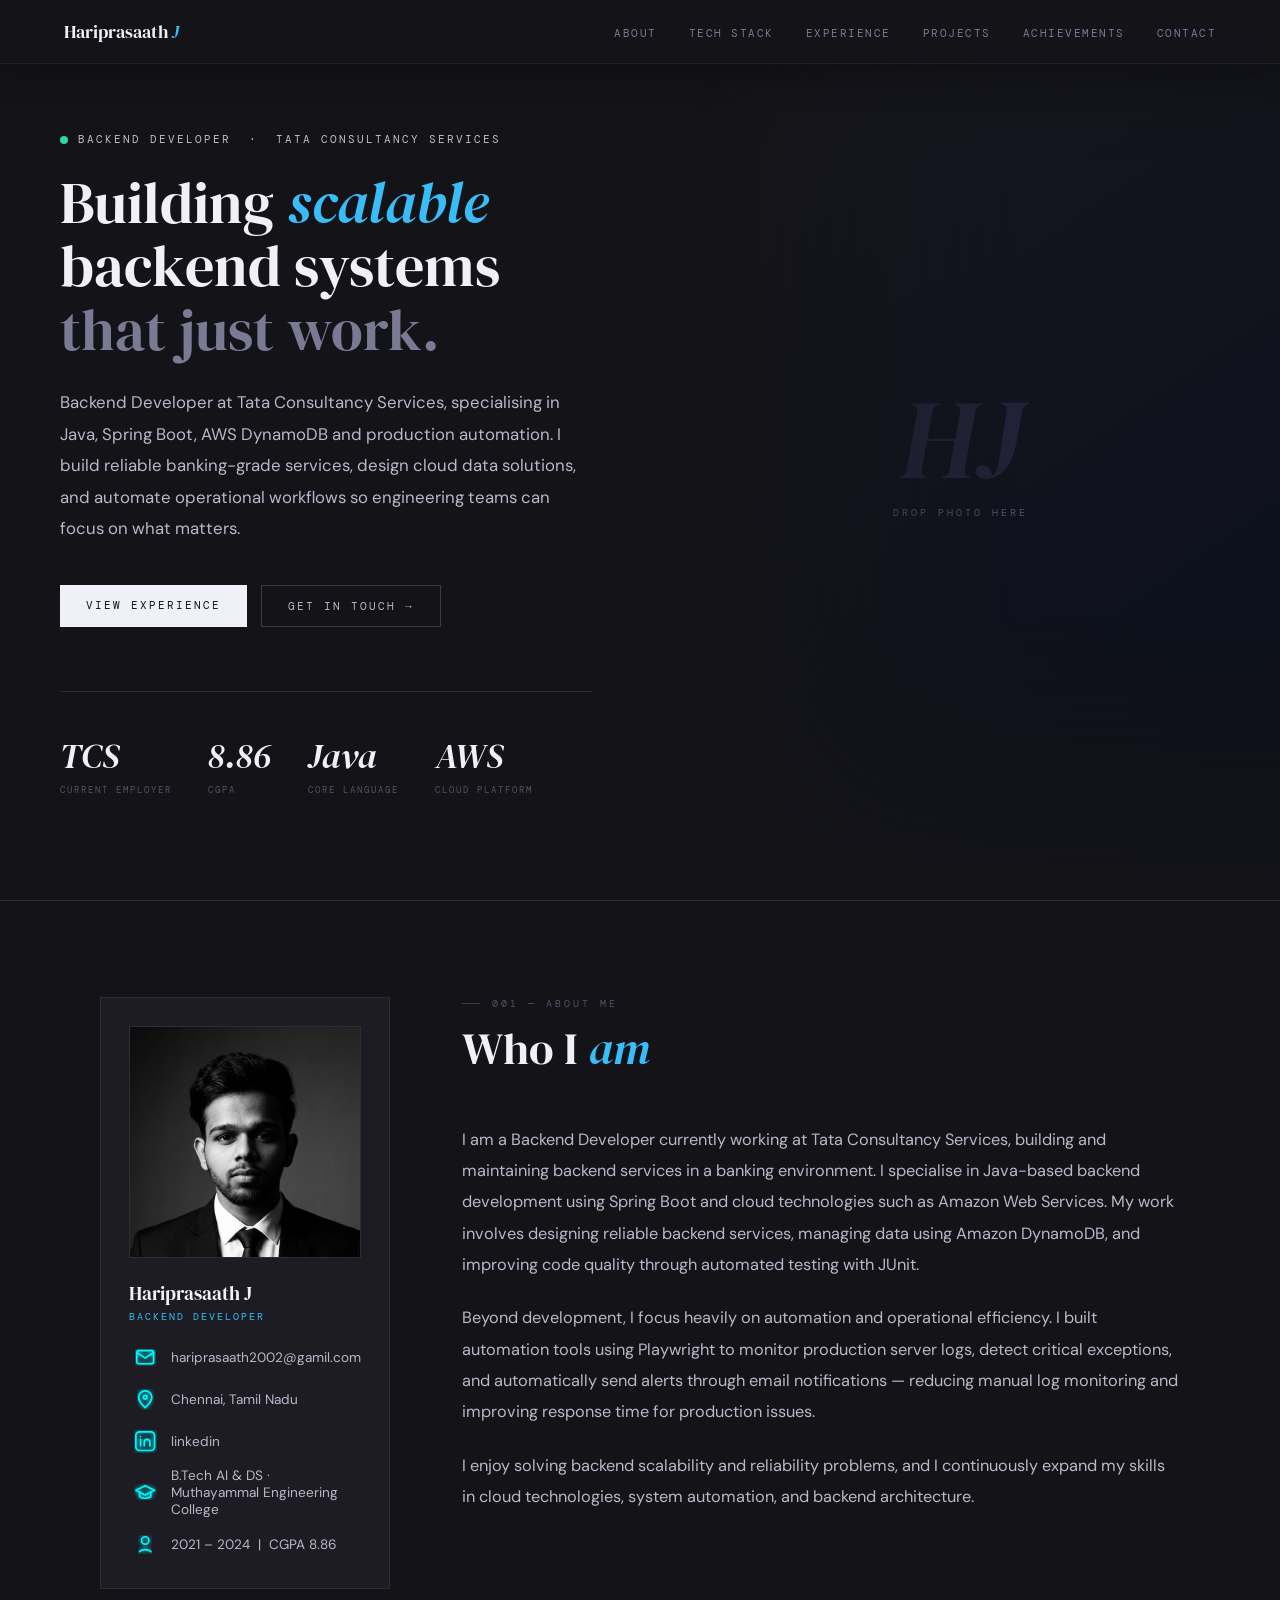
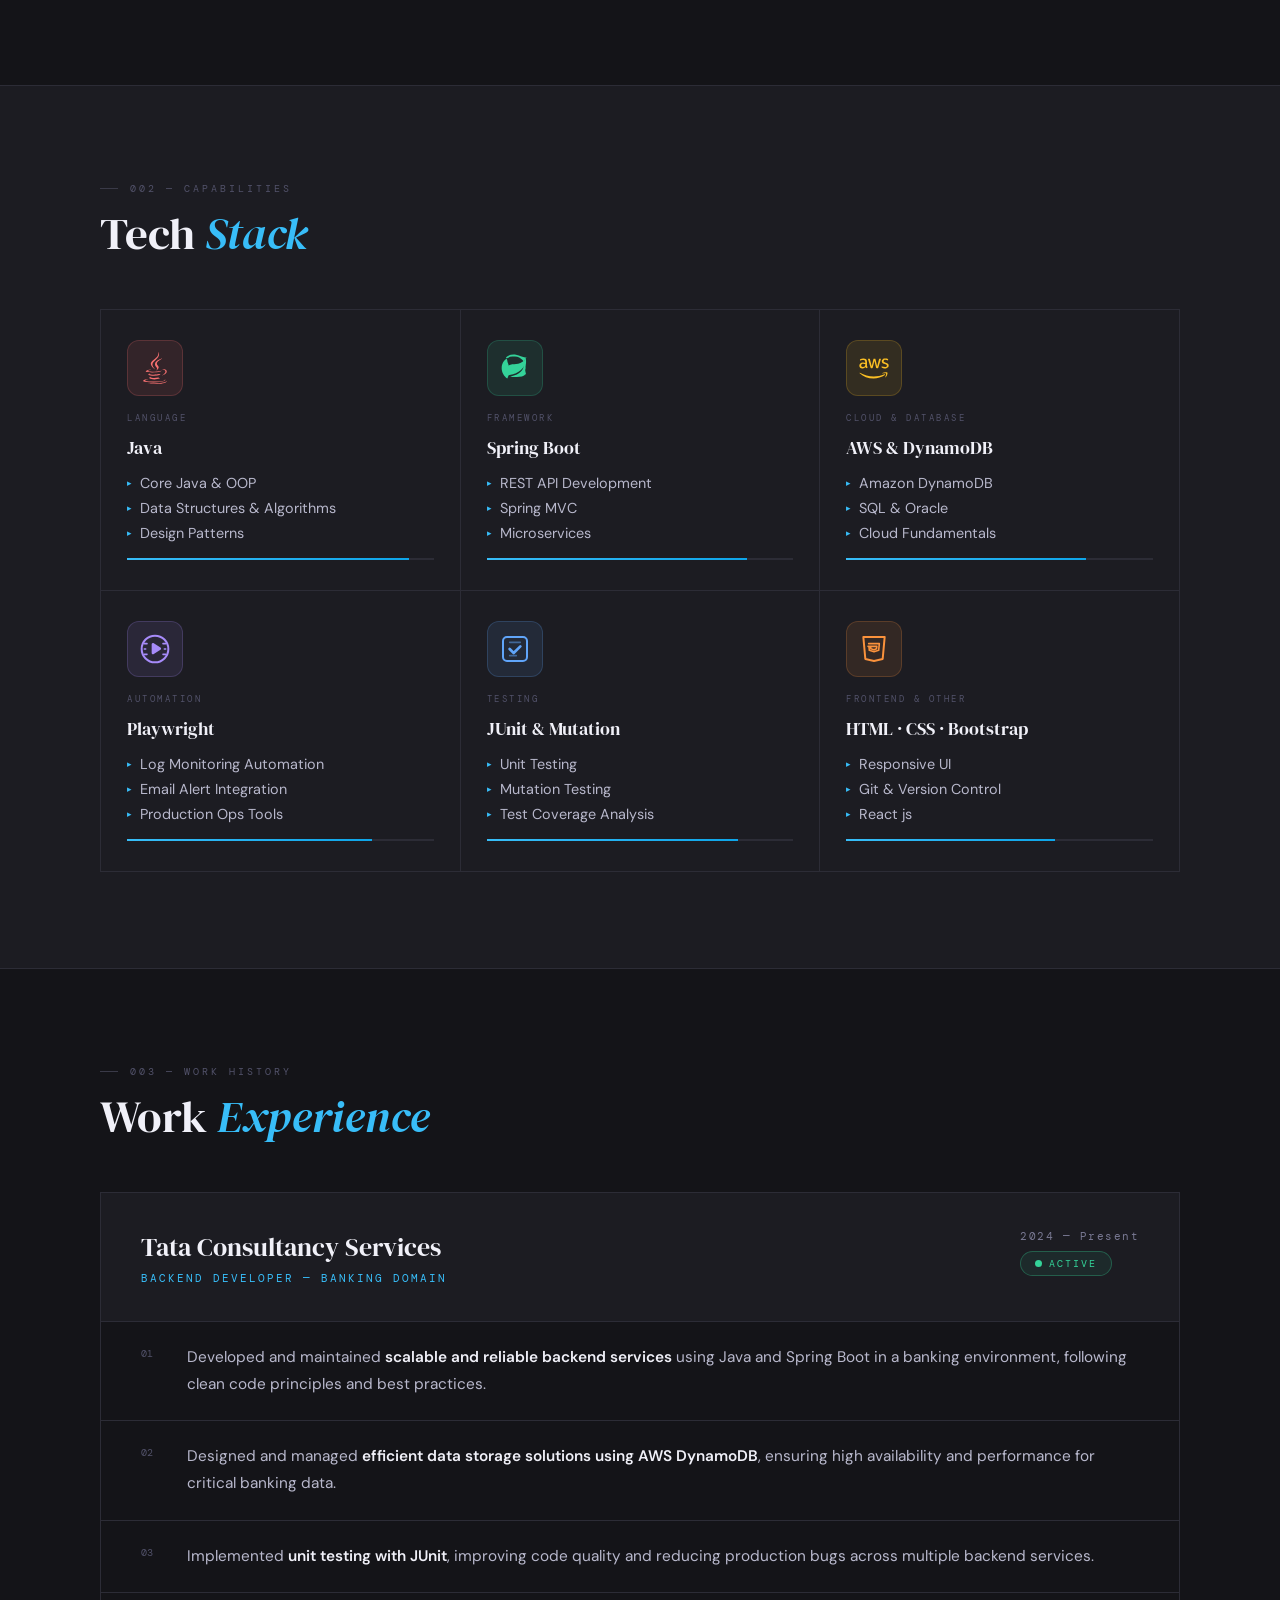
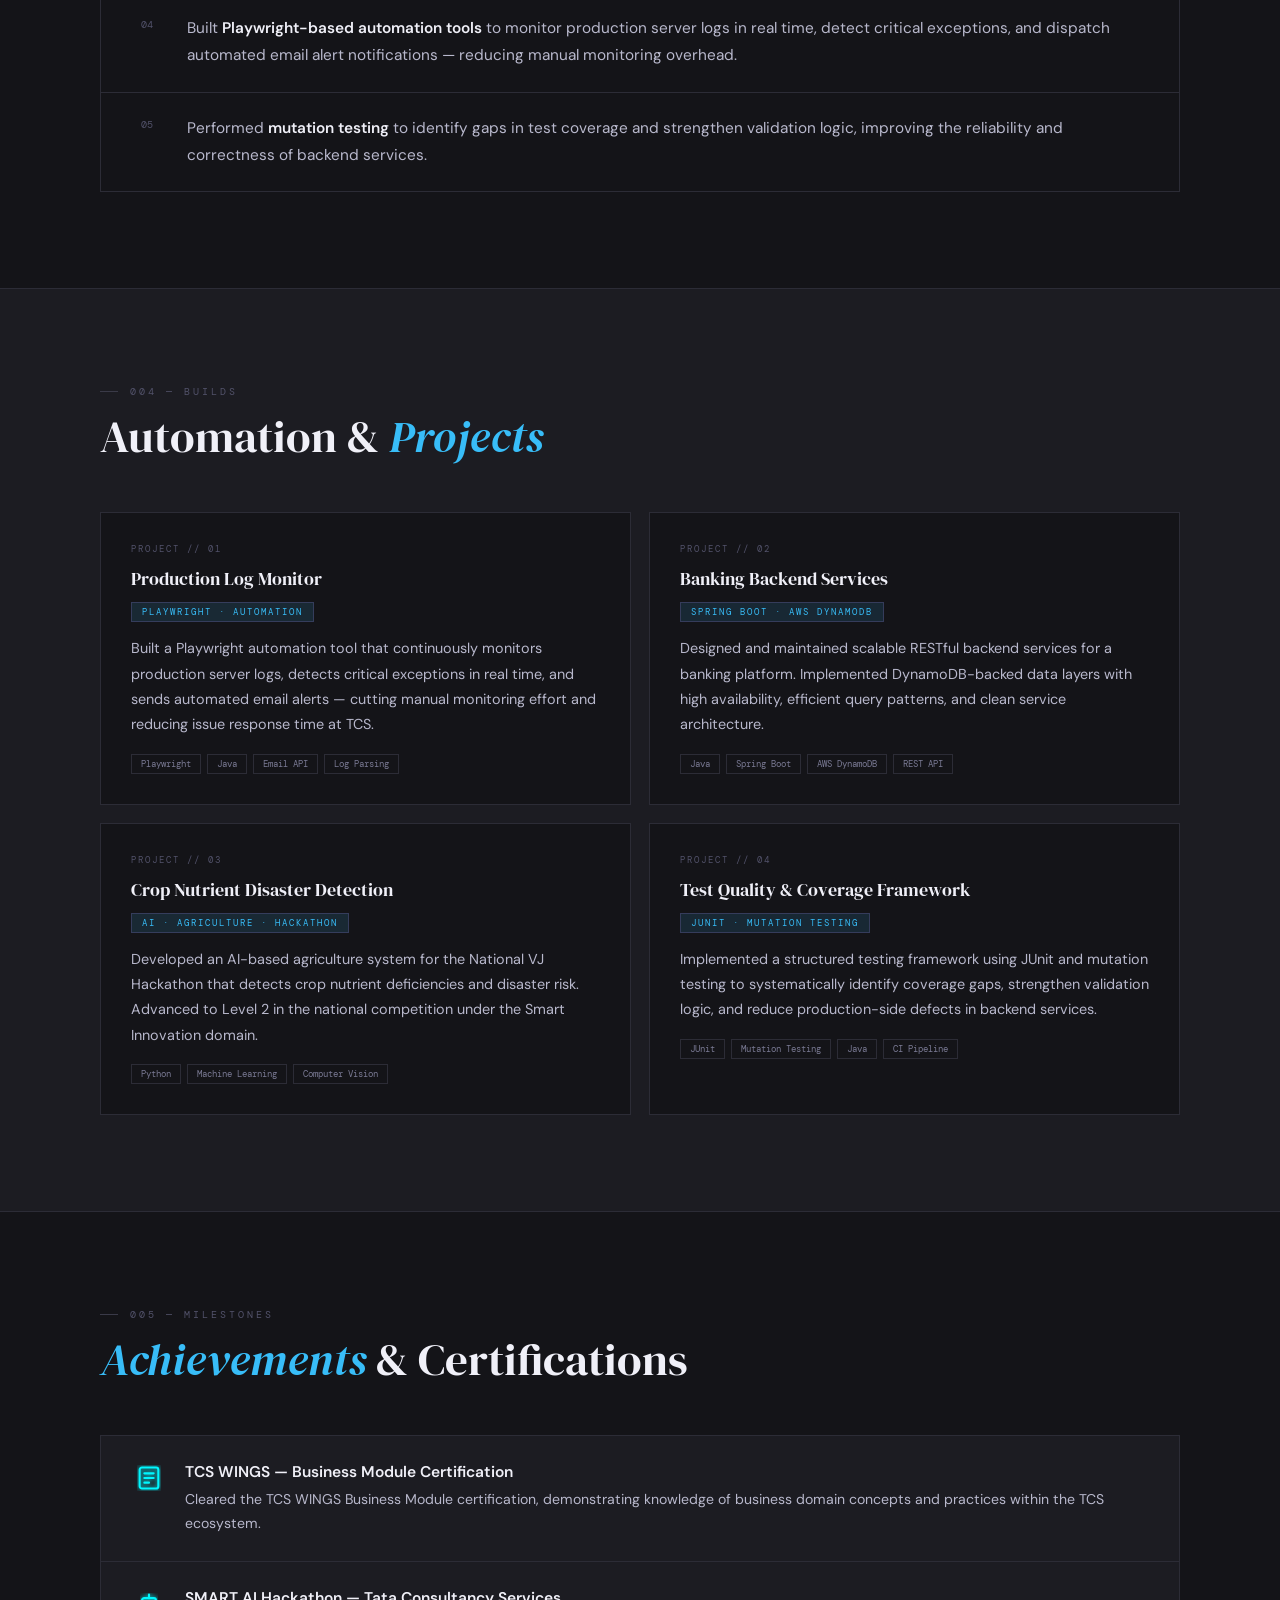
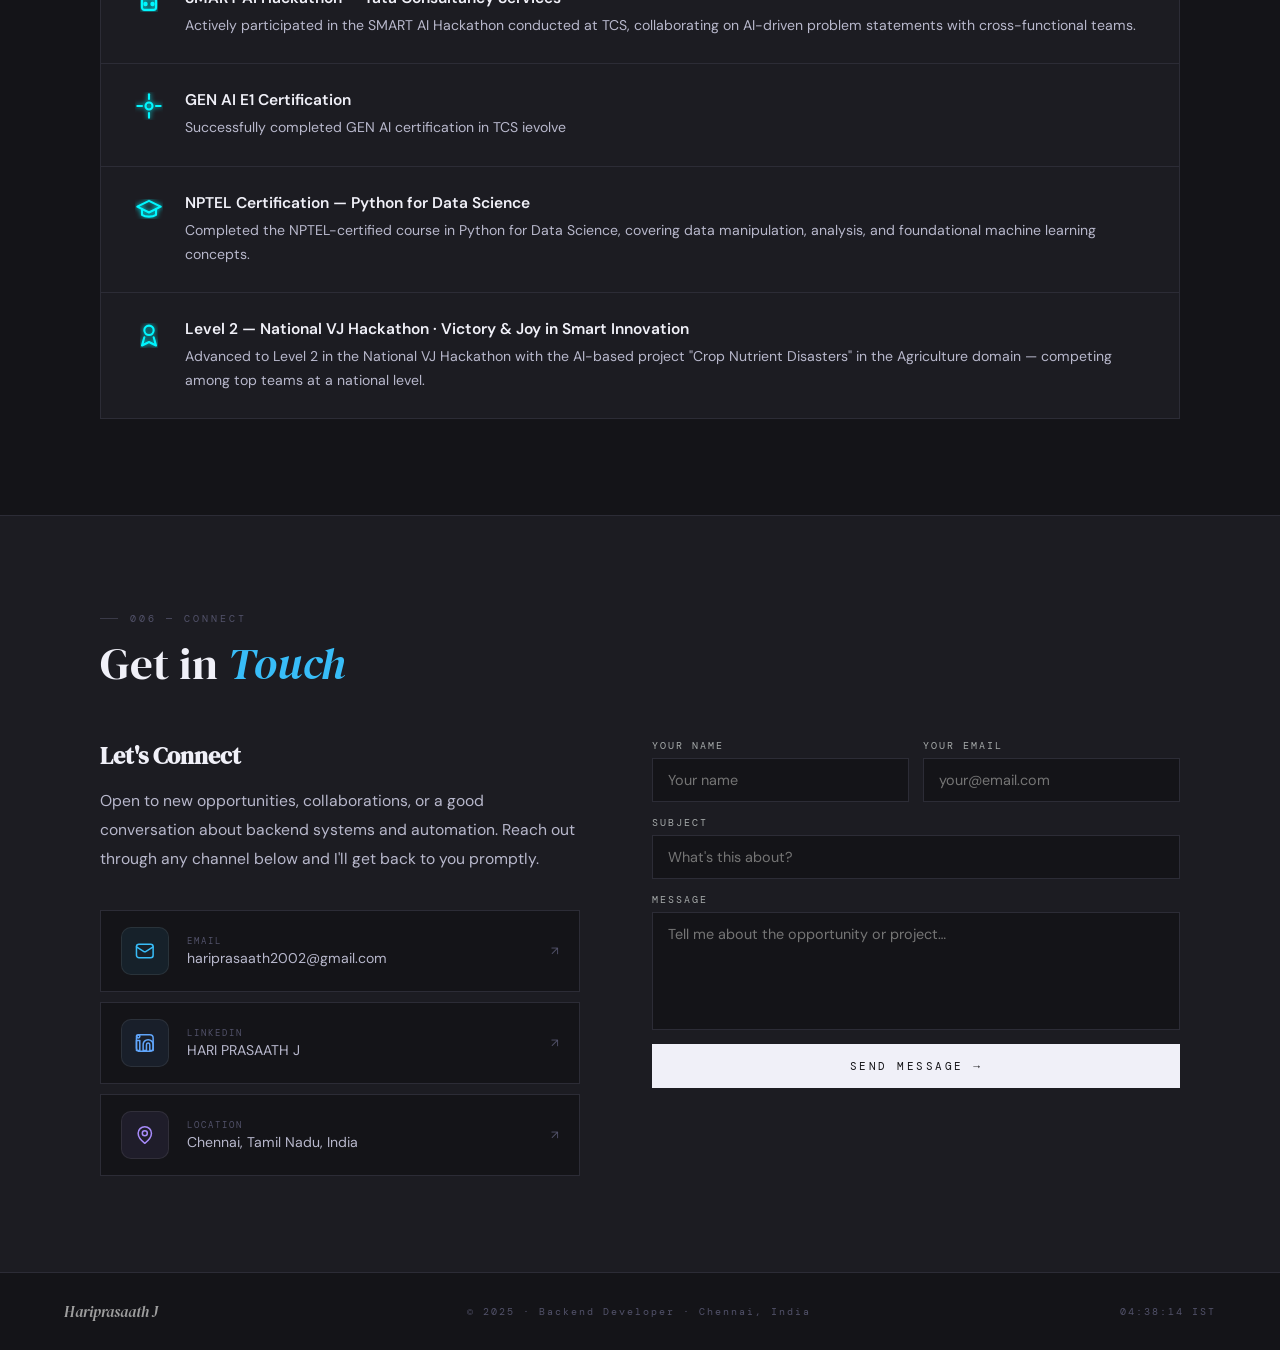
==== portfolio/index.html @ 85753b54 "Initial portfolio" ====
<!DOCTYPE html>
<html lang="en">
<head>
<meta charset="UTF-8">
<meta name="viewport" content="width=device-width, initial-scale=1.0">
<meta name="description" content="Hariprasaath J — Backend Developer at TCS. Java, Spring Boot, AWS DynamoDB, Playwright Automation.">
<meta name="author" content="Hariprasaath J">
<title>Hariprasaath J — Backend Developer</title>

<!-- Fonts -->
<link href="https://fonts.googleapis.com/css2?family=DM+Serif+Display:ital@0;1&family=DM+Mono:wght@300;400;500&family=DM+Sans:wght@300;400;500;600&display=swap" rel="stylesheet">
<!-- Three.js (for intro shader animation) -->
<script src="https://cdnjs.cloudflare.com/ajax/libs/three.js/r128/three.min.js"></script>

<!-- Styles -->
<link rel="stylesheet" href="css/style.css">
</head>
<body>
<!--
  ============================================================
  HOW TO ADD YOUR PHOTO
  ============================================================
  1. Save your photo as:  photo.jpg
  2. Put it in the SAME folder as this HTML file
  3. Open the HTML in your browser — done!

  To change the crop/position, find id="hero-img" and
  id="about-img" and adjust object-position value.
  ============================================================
-->

<!-- INTRO -->
<div id="intro">
  <canvas id="shader-canvas"></canvas>
  <div class="intro-content">
    <div class="intro-greeting">Welcome to</div>
    <div class="intro-name"><em>My</em><br>Portfolio</div>
    <div class="intro-role">Backend Developer &nbsp;·&nbsp; TCS</div>
    <div class="intro-line"></div>
  </div>
  <div class="intro-skip" onclick="skipIntro()">Skip ↗</div>
</div>

<!-- MOBILE NAV DRAWER -->
<div id="mob-drawer">
  <a href="#about" onclick="closeMobMenu()">About</a>
  <a href="#techstack" onclick="closeMobMenu()">Tech Stack</a>
  <a href="#experience" onclick="closeMobMenu()">Experience</a>
  <a href="#projects" onclick="closeMobMenu()">Projects</a>
  <a href="#achievements" onclick="closeMobMenu()">Achievements</a>
  <a href="#contact" onclick="closeMobMenu()">Contact</a>
</div>

<!-- LIQUID CRYSTAL BACKGROUND -->
<canvas id="lc-bg" style="position:fixed;inset:0;width:100%;height:100%;z-index:0;pointer-events:none;opacity:0.18;"></canvas>

<!-- NAV -->
<nav id="mainnav">
  <div class="nav-logo">Hariprasaath <em>J</em></div>
  <ul class="nav-links">
    <li><a href="#about">About</a></li>
    <li><a href="#techstack">Tech Stack</a></li>
    <li><a href="#experience">Experience</a></li>
    <li><a href="#projects">Projects</a></li>
    <li><a href="#achievements">Achievements</a></li>
    <li><a href="#contact">Contact</a></li>
  </ul>
  <!-- Hamburger (mobile only) -->
  <button id="mob-menu-btn" aria-label="Open menu">
    <div class="bar-wrap">
      <span class="bar b1"></span>
      <span class="bar b2"></span>
      <span class="bar b3"></span>
    </div>
  </button>

</nav>

<!-- HERO -->
<section id="hero">
  <div class="hero-split">

    <!-- LEFT: text content -->
    <div class="hero-left">
      <div class="hero-left-inner">
        <div class="hero-tag"><span class="dot"></span><span>Backend Developer &nbsp;·&nbsp; Tata Consultancy Services</span></div>
        <h1 class="hero-h1">
          Building <em>scalable</em><br>backend systems<br>
          <span class="dim">that just work.</span>
        </h1>
        <p class="hero-bio">
          Backend Developer at Tata Consultancy Services, specialising in Java, Spring Boot,
          AWS DynamoDB and production automation. I build reliable banking-grade services,
          design cloud data solutions, and automate operational workflows so engineering teams
          can focus on what matters.
        </p>
        <div class="hero-btns">
          <a href="#experience" class="btn btn-solid">View Experience</a>
          <a href="#contact" class="btn btn-outline">Get in Touch →</a>
        </div>
        <div class="hero-stats">
          <div class="stat"><div class="num">TCS</div><div class="lbl">Current Employer</div></div>
          <div class="stat"><div class="num">8.86</div><div class="lbl">CGPA</div></div>
          <div class="stat"><div class="num">Java</div><div class="lbl">Core Language</div></div>
          <div class="stat"><div class="num">AWS</div><div class="lbl">Cloud Platform</div></div>
        </div>
      </div>
    </div>

    <!-- RIGHT: photo -->
    <div class="hero-right" id="hero-photo-zone">
      <div class="hero-right-top-fade"></div>
      <!-- 
        TO ADD YOUR PHOTO: 
        Replace the placeholder below with:
        <img class="hero-photo" src="your-photo.jpg" alt="Hariprasaath J">
        OR drag & drop your photo onto this area in the browser.
      -->
      <div class="hero-photo-placeholder" id="photo-placeholder">
        <div style="text-align:center; pointer-events:none;">
          <div style="font-family:'DM Serif Display',serif; font-size:7rem; font-style:italic; color:rgba(167,139,250,0.12); line-height:1;">HJ</div>
          <div style="font-family:'DM Mono',monospace; font-size:0.6rem; letter-spacing:3px; color:var(--text-dim); margin-top:12px; text-transform:uppercase;">Drop photo here</div>
        </div>
      </div>
      <img id="hero-img" src="photo.png" alt="Hariprasaath J" style="position:absolute; inset:0; width:100%; height:100%; object-fit:cover; object-position:center top; filter:grayscale(15%) contrast(1.05);" onerror="this.style.display='none';document.getElementById('photo-placeholder').style.display='flex';">
    </div>

  </div>
</section>

<!-- ABOUT -->
<section id="about">
  <div class="container">
    <div class="about-grid">
      <div class="about-card reveal">
        <div class="avatar" style="overflow:hidden; aspect-ratio:1; position:relative;">
          <img id="about-img" src="Photo.png" alt="Hariprasaath J" style="position:absolute; inset:0; width:100%; height:100%; object-fit:cover; object-position:center 10%;" onerror="this.style.display='none';document.getElementById('about-init').style.display='flex';">
          <div id="about-init" class="avatar-init" style="display:none; position:absolute; inset:0; align-items:center; justify-content:center;">HJ</div>
        </div>
        <div class="card-name">Hariprasaath J</div>
        <div class="card-role">Backend Developer</div>
        <div class="card-info">
          <div class="ci"><span class="ci-icon">
            <svg width="28" height="28" viewBox="0 0 24 24" fill="none"
stroke="#00f7ff" stroke-width="1.8" stroke-linecap="round" stroke-linejoin="round">

<defs>
  <filter id="neonGlow">
    <feGaussianBlur stdDeviation="2.5" result="coloredBlur"/>
    <feMerge>
      <feMergeNode in="coloredBlur"/>
      <feMergeNode in="SourceGraphic"/>
    </feMerge>
  </filter>
</defs>

<g filter="url(#neonGlow)">
  <rect x="3" y="5" width="18" height="14" rx="2"/>
  <polyline points="3,7 12,13 21,7"/>
</g>
</svg></span>hariprasaath2002@gamil.com</div>
          <div class="ci"><span class="ci-icon"><svg width="28" height="28" viewBox="0 0 24 24" fill="none"
stroke="#00f7ff" stroke-width="1.8" stroke-linecap="round" stroke-linejoin="round">

<defs>
  <filter id="neonGlow3">
    <feGaussianBlur stdDeviation="2.5" result="blur"/>
    <feMerge>
      <feMergeNode in="blur"/>
      <feMergeNode in="SourceGraphic"/>
    </feMerge>
  </filter>
</defs>

<g filter="url(#neonGlow3)">
  <path d="M12 21s7-6 7-11a7 7 0 1 0-14 0c0 5 7 11 7 11z"/>
  <circle cx="12" cy="10" r="2"/>
</g>
</svg></span><span>Chennai, Tamil Nadu</span></div>
          <div class="ci"><span class="ci-icon"><svg width="28" height="28" viewBox="0 0 24 24" fill="none"
stroke="#00f7ff" stroke-width="1.8" stroke-linecap="round" stroke-linejoin="round">

<defs>
  <filter id="neonGlow2">
    <feGaussianBlur stdDeviation="2.5" result="blur"/>
    <feMerge>
      <feMergeNode in="blur"/>
      <feMergeNode in="SourceGraphic"/>
    </feMerge>
  </filter>
</defs>

<g filter="url(#neonGlow2)">
  <rect x="2" y="2" width="20" height="20" rx="4"/>
  <line x1="7" y1="10" x2="7" y2="17"/>
  <line x1="7" y1="7" x2="7" y2="7"/>
  <path d="M11 17v-4a3 3 0 0 1 6 0v4"/>
</g>
</svg></span><a href="https://www.linkedin.com/in/hari-prasaath-j-547066258" target="_blank">linkedin</a></div>
          <div class="ci"><span class="ci-icon"><svg width="28" height="28" viewBox="0 0 24 24" fill="none"
stroke="#00f7ff" stroke-width="1.8" stroke-linecap="round" stroke-linejoin="round">

<defs>
  <filter id="neonGlowDegree">
    <feGaussianBlur stdDeviation="2.5" result="blur"/>
    <feMerge>
      <feMergeNode in="blur"/>
      <feMergeNode in="SourceGraphic"/>
    </feMerge>
  </filter>
</defs>

<g filter="url(#neonGlowDegree)">
  <path d="M2 10l10-5 10 5-10 5-10-5z"/>
  <path d="M6 12v5c3 2 9 2 12 0v-5"/>
</g>
</svg></span><span>B.Tech AI &amp; DS · Muthayammal Engineering College</span></div>
          <div class="ci"><span class="ci-icon"><svg width="28" height="28" viewBox="0 0 24 24" fill="none"
stroke="#00f7ff" stroke-width="1.8" stroke-linecap="round" stroke-linejoin="round">

<defs>
  <filter id="neonGlowCgpa">
    <feGaussianBlur stdDeviation="2.5" result="blur"/>
    <feMerge>
      <feMergeNode in="blur"/>
      <feMergeNode in="SourceGraphic"/>
    </feMerge>
  </filter>
</defs>

<g filter="url(#neonGlowCgpa)">
  <circle cx="12" cy="8" r="4"/>
  <path d="M6 20c1.5-3 10.5-3 12 0"/>
</g>
</svg></span><span>2021 – 2024 &nbsp;|&nbsp; CGPA 8.86</span></div>
        </div>
      </div>

      <div class="about-body reveal">
        <div class="sec-label">001 — About Me</div>
        <h2 class="sec-title">Who I <em>am</em></h2>
        <p>
          I am a Backend Developer currently working at Tata Consultancy Services,
          building and maintaining backend services in a banking environment. I specialise
          in Java-based backend development using Spring Boot and cloud technologies such as
          Amazon Web Services. My work involves designing reliable backend services,
          managing data using Amazon DynamoDB, and improving code quality through automated
          testing with JUnit.
        </p>
        <p>
          Beyond development, I focus heavily on automation and operational efficiency.
          I built automation tools using Playwright to monitor production server logs, detect
          critical exceptions, and automatically send alerts through email notifications —
          reducing manual log monitoring and improving response time for production issues.
        </p>
        <p>
          I enjoy solving backend scalability and reliability problems, and I continuously
          expand my skills in cloud technologies, system automation, and backend architecture.
        </p>
      </div>
    </div>
  </div>
</section>

<!-- TECH STACK -->
<section id="techstack">
  <div class="container">
    <div class="sec-label reveal">002 — Capabilities</div>
    <h2 class="sec-title reveal">Tech <em>Stack</em></h2>
    <div class="tech-grid reveal">
      <div class="tech-cell">
        <span class="tc-icon icon-java">
          <svg viewBox="0 0 24 24" fill="none" xmlns="http://www.w3.org/2000/svg">
            <path d="M8.851 18.56s-.917.534.653.714c1.902.218 2.874.187 4.969-.211 0 0 .552.346 1.321.646-4.699 2.013-10.633-.118-6.943-1.149M8.276 15.933s-1.028.761.542.924c2.032.209 3.636.227 6.413-.308 0 0 .384.389.987.602-5.679 1.661-12.007.13-7.942-1.218M13.116 11.475c1.158 1.333-.304 2.533-.304 2.533s2.939-1.518 1.589-3.418c-1.261-1.772-2.228-2.652 3.007-5.688 0 0-8.216 2.051-4.292 6.573" fill="#f87171"/>
            <path d="M19.33 20.504s.679.559-.747.991c-2.712.822-11.288 1.069-13.669.033-.856-.373.749-.89 1.254-.998.527-.114.828-.093.828-.093-.953-.671-6.156 1.317-2.643 1.887 9.58 1.553 17.462-.7 14.977-1.82M9.292 13.21s-4.362 1.036-1.544 1.412c1.189.159 3.561.123 5.77-.062 1.806-.152 3.618-.477 3.618-.477s-.637.272-1.098.587c-4.429 1.165-12.981.623-10.522-.568 2.082-1.006 3.776-.892 3.776-.892M17.116 17.584c4.503-2.34 2.421-4.589.968-4.285-.355.074-.515.138-.515.138s.132-.207.385-.297c2.875-1.011 5.086 2.981-.928 4.562 0 0 .07-.062.09-.118" fill="#f87171"/>
            <path d="M14.401 0s2.494 2.494-2.365 6.33c-3.896 3.077-.888 4.832-.001 6.836-2.274-2.053-3.943-3.858-2.824-5.539 1.644-2.469 6.197-3.665 5.19-7.627" fill="#f87171"/>
            <path d="M9.734 23.924c4.322.277 10.959-.153 11.116-2.198 0 0-.302.775-3.572 1.391-3.688.694-8.239.613-10.937.168 0 0 .553.457 3.393.639" fill="#f87171"/>
          </svg>
        </span>
        <div class="tc-cat">Language</div>
        <div class="tc-name">Java</div>
        <div class="tc-items">
          <div class="tc-item">Core Java &amp; OOP</div>
          <div class="tc-item">Data Structures &amp; Algorithms</div>
          <div class="tc-item">Design Patterns</div>
        </div>
        <div class="tc-bar"><div class="tc-fill" style="--w:92%"></div></div>
      </div>
      <div class="tech-cell">
        <span class="tc-icon icon-spring">
          <svg viewBox="0 0 24 24" fill="none" xmlns="http://www.w3.org/2000/svg">
            <path d="M20.205 16.392c-2.469 3.289-7.741 2.179-11.122 2.338 0 0-.599.034-1.201.133 0 0 .228-.097.519-.198 2.374-.821 3.496-.986 4.939-1.727 2.71-1.388 5.408-4.413 5.957-7.555-1.036 3.008-4.17 5.601-7.027 6.661-1.958.73-5.492 1.439-5.492 1.439l-.143-.075c-2.409-1.151-2.486-6.17 1.906-7.78 1.917-.706 3.748-.319 5.814-.793 2.2-.504 4.747-2.09 5.784-4.161.149 1.848.593 4.832-1.027 7.566L20.205 16.392z" fill="#34d399"/>
            <path d="M20.748 3.9a9.046 9.046 0 0 0-1.136 1.47c-.143.259-.276.524-.39.797a12.038 12.038 0 0 0-.464 1.443c-.264 1.093-.413 2.288-.413 3.487 0 .659.042 1.318.125 1.963l.004.03c.083.644.208 1.274.374 1.877.049.179.101.355.157.529l.028.085c.055.164.113.327.174.488.079.211.162.415.249.616.041.092.082.184.125.274l.027.058c.042.091.086.181.13.27.041.083.082.163.124.244l.005.009.005.009c-.007.003-.014.005-.022.008a.065.065 0 0 1-.024.003.017.017 0 0 1-.01-.003l-.001-.001-.003-.004A12.037 12.037 0 0 1 19.98 12C19.98 7.454 16.524 3.71 11.988 3.42c-.001 0-.001-.001-.002-.001C11.661 3.403 11.332 3.4 11 3.4c-.332 0-.661.003-.989.02C5.463 3.71 2.007 7.454 2.007 12c0 3.316 1.682 6.224 4.226 7.946a.017.017 0 0 1-.01.003.065.065 0 0 1-.024-.003c-.008-.003-.015-.005-.022-.008l.005-.009.005-.009c.042-.081.083-.161.124-.244.044-.089.088-.179.13-.27l.027-.058c.043-.09.084-.182.125-.274.087-.201.17-.405.249-.616.061-.161.119-.324.174-.488l.028-.085c.056-.174.108-.35.157-.529.166-.603.291-1.233.374-1.877l.004-.03c.083-.645.125-1.304.125-1.963 0-1.199-.149-2.394-.413-3.487a12.038 12.038 0 0 0-.464-1.443 9.046 9.046 0 0 0-.39-.797A9.046 9.046 0 0 0 5.265 3.9a9.027 9.027 0 0 1 5.733-2.066c.334 0 .665.018.992.053C15.66 2.317 18.94 4.843 20.748 3.9z" fill="#34d399"/>
          </svg>
        </span>
        <div class="tc-cat">Framework</div>
        <div class="tc-name">Spring Boot</div>
        <div class="tc-items">
          <div class="tc-item">REST API Development</div>
          <div class="tc-item">Spring MVC</div>
          <div class="tc-item">Microservices</div>
        </div>
        <div class="tc-bar"><div class="tc-fill" style="--w:85%"></div></div>
      </div>
      <div class="tech-cell">
        <span class="tc-icon icon-aws">
          <svg viewBox="0 0 24 24" xmlns="http://www.w3.org/2000/svg" fill="none">
            <path d="M6.763 10.036c0 .296.032.535.088.71.064.176.144.368.256.576.04.064.056.128.056.184 0 .08-.048.16-.152.24l-.503.335a.383.383 0 0 1-.208.072c-.08 0-.16-.04-.239-.112a2.47 2.47 0 0 1-.287-.375 6.18 6.18 0 0 1-.248-.471c-.622.734-1.405 1.101-2.347 1.101-.67 0-1.205-.191-1.596-.574-.391-.384-.59-.894-.59-1.533 0-.678.239-1.23.726-1.644.487-.415 1.133-.623 1.955-.623.272 0 .551.024.846.064.296.04.6.104.918.176v-.583c0-.607-.127-1.03-.375-1.277-.255-.248-.686-.367-1.3-.367-.28 0-.568.031-.863.103-.295.072-.583.16-.862.272a2.287 2.287 0 0 1-.28.104.488.488 0 0 1-.127.023c-.112 0-.168-.08-.168-.247v-.391c0-.128.016-.224.056-.28a.597.597 0 0 1 .224-.167c.279-.144.614-.264 1.005-.36a4.84 4.84 0 0 1 1.246-.151c.95 0 1.644.216 2.091.647.439.43.662 1.085.662 1.963v2.586zm-3.24 1.214c.263 0 .534-.048.822-.144.287-.096.543-.271.758-.51.128-.152.224-.32.272-.512.047-.191.08-.423.08-.694v-.335a6.66 6.66 0 0 0-.735-.136 6.02 6.02 0 0 0-.75-.048c-.535 0-.926.104-1.19.32-.263.215-.39.518-.39.917 0 .375.095.655.295.846.191.2.47.296.838.296zm6.41.862c-.144 0-.24-.024-.304-.08-.063-.048-.12-.16-.168-.311L7.586 5.55a1.398 1.398 0 0 1-.072-.32c0-.128.064-.2.191-.2h.783c.151 0 .255.025.31.08.065.048.113.16.16.312l1.342 5.284 1.245-5.284c.04-.16.088-.264.151-.312a.549.549 0 0 1 .32-.08h.638c.152 0 .256.025.32.08.063.048.12.16.151.312l1.261 5.348 1.381-5.348c.048-.16.104-.264.16-.312a.52.52 0 0 1 .311-.08h.743c.127 0 .2.065.2.2 0 .04-.009.08-.017.128a1.137 1.137 0 0 1-.056.2l-1.923 6.17c-.048.16-.104.263-.168.311a.51.51 0 0 1-.303.08h-.687c-.151 0-.255-.024-.32-.08-.063-.056-.119-.16-.15-.32l-1.238-5.148-1.23 5.14c-.04.16-.087.264-.15.32-.065.056-.177.08-.32.08zm10.256.215c-.415 0-.83-.048-1.229-.143-.399-.096-.71-.2-.918-.32-.128-.071-.215-.151-.247-.223a.563.563 0 0 1-.048-.224v-.407c0-.167.063-.247.183-.247.048 0 .096.008.144.024.048.016.12.048.2.08.271.12.566.215.878.279.319.064.63.096.95.096.502 0 .894-.088 1.165-.264a.86.86 0 0 0 .415-.758.778.778 0 0 0-.215-.559c-.144-.151-.416-.287-.807-.415l-1.157-.36c-.583-.183-1.014-.454-1.277-.813a1.902 1.902 0 0 1-.4-1.158c0-.335.073-.63.216-.886.144-.255.335-.479.575-.654.24-.184.51-.32.83-.415.32-.096.655-.136 1.006-.136.175 0 .359.008.535.032.183.024.35.056.518.088.16.04.312.08.455.127.144.048.256.096.336.144a.69.69 0 0 1 .24.2.43.43 0 0 1 .071.263v.375c0 .168-.063.256-.184.256a.83.83 0 0 1-.303-.096 3.652 3.652 0 0 0-1.532-.311c-.455 0-.815.071-1.062.223-.248.152-.375.383-.375.71 0 .224.08.416.24.567.159.152.454.304.877.44l1.134.358c.574.184.99.44 1.237.767.247.327.367.702.367 1.117 0 .343-.072.655-.207.926-.144.271-.336.511-.583.703-.248.2-.543.343-.886.447-.36.111-.734.167-1.142.167z" fill="#fbbf24"/>
            <path d="M20.16 17.238c-2.301 1.701-5.644 2.602-8.518 2.602-4.029 0-7.656-1.49-10.402-3.967-.215-.194-.023-.459.236-.308 2.962 1.723 6.622 2.761 10.402 2.761 2.552 0 5.356-.529 7.937-1.626.39-.167.718.255.345.538z" fill="#fbbf24"/>
            <path d="M21.069 16.198c-.294-.376-1.944-.178-2.686-.089-.225.026-.26-.169-.057-.311 1.315-.924 3.472-.658 3.724-.348.252.317-.066 2.474-1.302 3.505-.19.159-.37.074-.286-.136.278-.693.902-2.245.607-2.621z" fill="#fbbf24"/>
          </svg>
        </span>
        <div class="tc-cat">Cloud &amp; Database</div>
        <div class="tc-name">AWS &amp; DynamoDB</div>
        <div class="tc-items">
          <div class="tc-item">Amazon DynamoDB</div>
          <div class="tc-item">SQL &amp; Oracle</div>
          <div class="tc-item">Cloud Fundamentals</div>
        </div>
        <div class="tc-bar"><div class="tc-fill" style="--w:78%"></div></div>
      </div>
      <div class="tech-cell">
        <span class="tc-icon icon-play">
          <svg viewBox="0 0 24 24" fill="none" xmlns="http://www.w3.org/2000/svg">
            <circle cx="12" cy="12" r="10" stroke="#a78bfa" stroke-width="1.5"/>
            <path d="M9.5 8.5c0-.828.895-1.3 1.6-.838l5 3.2c.647.414.647 1.362 0 1.776l-5 3.2c-.705.452-1.6-.01-1.6-.838V8.5z" fill="#a78bfa"/>
            <path d="M4 8h2M4 12h1M4 16h2" stroke="#a78bfa" stroke-width="1.2" stroke-linecap="round"/>
            <path d="M18 8h2M19 12h1M18 16h2" stroke="#a78bfa" stroke-width="1.2" stroke-linecap="round"/>
          </svg>
        </span>
        <div class="tc-cat">Automation</div>
        <div class="tc-name">Playwright</div>
        <div class="tc-items">
          <div class="tc-item">Log Monitoring Automation</div>
          <div class="tc-item">Email Alert Integration</div>
          <div class="tc-item">Production Ops Tools</div>
        </div>
        <div class="tc-bar"><div class="tc-fill" style="--w:80%"></div></div>
      </div>
      <div class="tech-cell">
        <span class="tc-icon icon-junit">
          <svg viewBox="0 0 24 24" fill="none" xmlns="http://www.w3.org/2000/svg">
            <rect x="3" y="3" width="18" height="18" rx="3" stroke="#60a5fa" stroke-width="1.5"/>
            <path d="M8 12l3 3 5-5" stroke="#60a5fa" stroke-width="2" stroke-linecap="round" stroke-linejoin="round"/>
            <path d="M8 7h8M8 17h5" stroke="#60a5fa" stroke-width="1.2" stroke-linecap="round" opacity="0.5"/>
          </svg>
        </span>
        <div class="tc-cat">Testing</div>
        <div class="tc-name">JUnit &amp; Mutation</div>
        <div class="tc-items">
          <div class="tc-item">Unit Testing</div>
          <div class="tc-item">Mutation Testing</div>
          <div class="tc-item">Test Coverage Analysis</div>
        </div>
        <div class="tc-bar"><div class="tc-fill" style="--w:82%"></div></div>
      </div>
      <div class="tech-cell">
        <span class="tc-icon icon-html">
          <svg viewBox="0 0 24 24" fill="none" xmlns="http://www.w3.org/2000/svg">
            <path d="M4 3l1.5 16.5L12 21l6.5-1.5L20 3H4z" stroke="#fb923c" stroke-width="1.5" stroke-linejoin="round"/>
            <path d="M8 8h8l-.5 5-3.5 1-3.5-1-.25-2.5H9.5l.125 1.25L12 12.5l1.875-.75.25-1.75H7.5" stroke="#fb923c" stroke-width="1.2" stroke-linecap="round" stroke-linejoin="round"/>
          </svg>
        </span>
        <div class="tc-cat">Frontend &amp; Other</div>
        <div class="tc-name">HTML · CSS · Bootstrap</div>
        <div class="tc-items">
          <div class="tc-item">Responsive UI</div>
          <div class="tc-item">Git &amp; Version Control</div>
          <div class="tc-item">React js</div>
        </div>
        <div class="tc-bar"><div class="tc-fill" style="--w:68%"></div></div>
      </div>
    </div>
  </div>
</section>

<!-- EXPERIENCE -->
<section id="experience">
  <div class="container">
    <div class="sec-label reveal">003 — Work History</div>
    <h2 class="sec-title reveal">Work <em>Experience</em></h2>
    <div class="exp-block reveal">
      <div class="exp-header">
        <div>
          <div class="exp-company">Tata Consultancy Services</div>
          <div class="exp-role">Backend Developer — Banking Domain</div>
        </div>
        <div>
          <span class="exp-period">2024 — Present</span>
          <span class="exp-badge">Active</span>
        </div>
      </div>
      <ul class="exp-points">
        <li class="exp-point">
          <span class="ep-num">01</span>
          <span class="ep-text">Developed and maintained <strong>scalable and reliable backend services</strong> using Java and Spring Boot in a banking environment, following clean code principles and best practices.</span>
        </li>
        <li class="exp-point">
          <span class="ep-num">02</span>
          <span class="ep-text">Designed and managed <strong>efficient data storage solutions using AWS DynamoDB</strong>, ensuring high availability and performance for critical banking data.</span>
        </li>
        <li class="exp-point">
          <span class="ep-num">03</span>
          <span class="ep-text">Implemented <strong>unit testing with JUnit</strong>, improving code quality and reducing production bugs across multiple backend services.</span>
        </li>
        <li class="exp-point">
          <span class="ep-num">04</span>
          <span class="ep-text">Built <strong>Playwright-based automation tools</strong> to monitor production server logs in real time, detect critical exceptions, and dispatch automated email alert notifications — reducing manual monitoring overhead.</span>
        </li>
        <li class="exp-point">
          <span class="ep-num">05</span>
          <span class="ep-text">Performed <strong>mutation testing</strong> to identify gaps in test coverage and strengthen validation logic, improving the reliability and correctness of backend services.</span>
        </li>
      </ul>
    </div>
  </div>
</section>

<!-- PROJECTS -->
<section id="projects">
  <div class="container">
    <div class="sec-label reveal">004 — Builds</div>
    <h2 class="sec-title reveal">Automation &amp; <em>Projects</em></h2>
    <div class="proj-grid reveal">
      <div class="proj-card">
        <div class="proj-num">PROJECT // 01</div>
        <div class="proj-title">Production Log Monitor</div>
        <span class="proj-type">Playwright · Automation</span>
        <p class="proj-desc">Built a Playwright automation tool that continuously monitors production server logs, detects critical exceptions in real time, and sends automated email alerts — cutting manual monitoring effort and reducing issue response time at TCS.</p>
        <div class="proj-tags"><span class="ptag">Playwright</span><span class="ptag">Java</span><span class="ptag">Email API</span><span class="ptag">Log Parsing</span></div>
      </div>
      <div class="proj-card">
        <div class="proj-num">PROJECT // 02</div>
        <div class="proj-title">Banking Backend Services</div>
        <span class="proj-type">Spring Boot · AWS DynamoDB</span>
        <p class="proj-desc">Designed and maintained scalable RESTful backend services for a banking platform. Implemented DynamoDB-backed data layers with high availability, efficient query patterns, and clean service architecture.</p>
        <div class="proj-tags"><span class="ptag">Java</span><span class="ptag">Spring Boot</span><span class="ptag">AWS DynamoDB</span><span class="ptag">REST API</span></div>
      </div>
      <div class="proj-card">
        <div class="proj-num">PROJECT // 03</div>
        <div class="proj-title">Crop Nutrient Disaster Detection</div>
        <span class="proj-type">AI · Agriculture · Hackathon</span>
        <p class="proj-desc">Developed an AI-based agriculture system for the National VJ Hackathon that detects crop nutrient deficiencies and disaster risk. Advanced to Level 2 in the national competition under the Smart Innovation domain.</p>
        <div class="proj-tags"><span class="ptag">Python</span><span class="ptag">Machine Learning</span><span class="ptag">Computer Vision</span></div>
      </div>
      <div class="proj-card">
        <div class="proj-num">PROJECT // 04</div>
        <div class="proj-title">Test Quality &amp; Coverage Framework</div>
        <span class="proj-type">JUnit · Mutation Testing</span>
        <p class="proj-desc">Implemented a structured testing framework using JUnit and mutation testing to systematically identify coverage gaps, strengthen validation logic, and reduce production-side defects in backend services.</p>
        <div class="proj-tags"><span class="ptag">JUnit</span><span class="ptag">Mutation Testing</span><span class="ptag">Java</span><span class="ptag">CI Pipeline</span></div>
      </div>
    </div>
  </div>
</section>

<!-- ACHIEVEMENTS -->
<section id="achievements">
  <div class="container">
    <div class="sec-label reveal">005 — Milestones</div>
    <h2 class="sec-title reveal"><em>Achievements</em> &amp; Certifications</h2>
    <div class="ach-list reveal">
      <div class="ach-item">
        <span class="ach-icon">
          <svg width="28" height="28" viewBox="0 0 24 24" fill="none"
stroke="#00f7ff" stroke-width="1.8" stroke-linecap="round" stroke-linejoin="round">

<defs>
  <filter id="neonGlowCert">
    <feGaussianBlur stdDeviation="2.5" result="blur"/>
    <feMerge>
      <feMergeNode in="blur"/>
      <feMergeNode in="SourceGraphic"/>
    </feMerge>
  </filter>
</defs>

<g filter="url(#neonGlowCert)">
  <rect x="4" y="3" width="16" height="18" rx="2"/>
  <line x1="8" y1="8" x2="16" y2="8"/>
  <line x1="8" y1="12" x2="16" y2="12"/>
  <line x1="8" y1="16" x2="12" y2="16"/>
</g>
</svg>
        </span>
        <div>
          <div class="ach-title">TCS WINGS — Business Module Certification</div>
          <p class="ach-desc">Cleared the TCS WINGS Business Module certification, demonstrating knowledge of business domain concepts and practices within the TCS ecosystem.</p>
        </div>
      </div>
      <div class="ach-item">
        <span class="ach-icon">
          <svg width="28" height="28" viewBox="0 0 24 24" fill="none"
stroke="#00f7ff" stroke-width="1.8" stroke-linecap="round" stroke-linejoin="round">

<defs>
  <filter id="neonGlowAI">
    <feGaussianBlur stdDeviation="2.5" result="blur"/>
    <feMerge>
      <feMergeNode in="blur"/>
      <feMergeNode in="SourceGraphic"/>
    </feMerge>
  </filter>
</defs>

<g filter="url(#neonGlowAI)">
  <rect x="6" y="7" width="12" height="10" rx="2"/>
  <circle cx="9" cy="12" r="1"/>
  <circle cx="15" cy="12" r="1"/>
  <line x1="12" y1="7" x2="12" y2="4"/>
</g>
</svg>
        </span>
        <div>
          <div class="ach-title">SMART AI Hackathon — Tata Consultancy Services</div>
          <p class="ach-desc">Actively participated in the SMART AI Hackathon conducted at TCS, collaborating on AI-driven problem statements with cross-functional teams.</p>
        </div>
      </div>
      <div class="ach-item">
        <span class="ach-icon"><svg width="28" height="28" viewBox="0 0 24 24" fill="none"
stroke="#00f7ff" stroke-width="1.8" stroke-linecap="round" stroke-linejoin="round">

<defs>
  <filter id="neonGlowGenAI">
    <feGaussianBlur stdDeviation="2.5" result="blur"/>
    <feMerge>
      <feMergeNode in="blur"/>
      <feMergeNode in="SourceGraphic"/>
    </feMerge>
  </filter>
</defs>

<g filter="url(#neonGlowGenAI)">
  <circle cx="12" cy="12" r="3"/>
  <line x1="12" y1="2" x2="12" y2="6"/>
  <line x1="12" y1="18" x2="12" y2="22"/>
  <line x1="2" y1="12" x2="6" y2="12"/>
  <line x1="18" y1="12" x2="22" y2="12"/>
</g>
</svg></span>
        <div>
          <div class="ach-title">GEN AI E1 Certification</div>
          <p class="ach-desc">Successfully completed GEN AI certification in TCS ievolve</p>
        </div>
      </div>
      <div class="ach-item">
        <span class="ach-icon"><svg width="28" height="28" viewBox="0 0 24 24" fill="none"
stroke="#00f7ff" stroke-width="1.8" stroke-linecap="round" stroke-linejoin="round">

<defs>
  <filter id="neonGlowDegree">
    <feGaussianBlur stdDeviation="2.5" result="blur"/>
    <feMerge>
      <feMergeNode in="blur"/>
      <feMergeNode in="SourceGraphic"/>
    </feMerge>
  </filter>
</defs>

<g filter="url(#neonGlowDegree)">
  <path d="M2 10l10-5 10 5-10 5-10-5z"/>
  <path d="M6 12v5c3 2 9 2 12 0v-5"/>
</g>
</svg></span>
        <div>
          <div class="ach-title">NPTEL Certification — Python for Data Science</div>
          <p class="ach-desc">Completed the NPTEL-certified course in Python for Data Science, covering data manipulation, analysis, and foundational machine learning concepts.</p>
        </div>
      </div>
      <div class="ach-item">
        <span class="ach-icon"><svg width="28" height="28" viewBox="0 0 24 24" fill="none"
stroke="#00f7ff" stroke-width="1.8" stroke-linecap="round" stroke-linejoin="round">

<defs>
  <filter id="neonGlowAward">
    <feGaussianBlur stdDeviation="2.5" result="blur"/>
    <feMerge>
      <feMergeNode in="blur"/>
      <feMergeNode in="SourceGraphic"/>
    </feMerge>
  </filter>
</defs>

<g filter="url(#neonGlowAward)">
  <circle cx="12" cy="8" r="4"/>
  <path d="M8 14l-2 7 6-3 6 3-2-7"/>
</g>
</svg></span>
        <div>
          <div class="ach-title">Level 2 — National VJ Hackathon · Victory &amp; Joy in Smart Innovation</div>
          <p class="ach-desc">Advanced to Level 2 in the National VJ Hackathon with the AI-based project "Crop Nutrient Disasters" in the Agriculture domain — competing among top teams at a national level.</p>
        </div>
      </div>
    </div>
  </div>
</section>

<!-- CONTACT -->
<section id="contact">
  <div class="container">
    <div class="sec-label reveal">006 — Connect</div>
    <h2 class="sec-title reveal">Get in <em>Touch</em></h2>
    <div class="contact-grid reveal">
      <div class="contact-intro">
        <h3>Let's Connect</h3>
        <p>Open to new opportunities, collaborations, or a good conversation about backend systems and automation. Reach out through any channel below and I'll get back to you promptly.</p>
        <div class="c-links">

          <a href="mailto:hariprasaath2002@gmail.com" class="c-link">
            <span class="c-icon-wrap c-icon-email">
              <svg width="18" height="18" viewBox="0 0 24 24" fill="none" stroke="currentColor" stroke-width="1.8" stroke-linecap="round" stroke-linejoin="round">
                <rect x="2" y="4" width="20" height="16" rx="3"/>
                <path d="m22 7-8.97 5.7a1.94 1.94 0 0 1-2.06 0L2 7"/>
              </svg>
            </span>
            <div class="c-info"><div class="c-lbl">Email</div><div class="c-val">hariprasaath2002@gmail.com</div></div>
            <span class="c-arr">↗</span>
          </a>

         
          <a href="https://www.linkedin.com/in/hari-prasaath-j-547066258" target="_blank" class="c-link">
            <span class="c-icon-wrap c-icon-linkedin">
              <svg width="18" height="18" viewBox="0 0 24 24" fill="none" stroke="currentColor" stroke-width="1.8" stroke-linecap="round" stroke-linejoin="round">
                <rect x="2" y="2" width="20" height="20" rx="4"/>
                <path d="M16 8a6 6 0 0 1 6 6v7h-4v-7a2 2 0 0 0-2-2 2 2 0 0 0-2 2v7h-4v-7a6 6 0 0 1 6-6z"/>
                <rect x="2" y="9" width="4" height="12"/><circle cx="4" cy="4" r="2"/>
              </svg>
            </span>
            <div class="c-info"><div class="c-lbl">LinkedIn</div><div class="c-val">HARI PRASAATH J</div></div>
            <span class="c-arr">↗</span>
          </a>

          <a href="#" class="c-link">
            <span class="c-icon-wrap c-icon-location">
              <svg width="18" height="18" viewBox="0 0 24 24" fill="none" stroke="currentColor" stroke-width="1.8" stroke-linecap="round" stroke-linejoin="round">
                <path d="M20 10c0 6-8 12-8 12S4 16 4 10a8 8 0 1 1 16 0z"/>
                <circle cx="12" cy="10" r="3"/>
              </svg>
            </span>
            <div class="c-info"><div class="c-lbl">Location</div><div class="c-val">Chennai, Tamil Nadu, India</div></div>
            <span class="c-arr">↗</span>
          </a>

        </div>
      </div>

      <div class="form" id="contact-form">
        <div class="form-row">
          <div class="fg"><label class="flbl">Your Name</label><input class="finput" id="f-name" type="text" placeholder="Your name" required></div>
          <div class="fg"><label class="flbl">Your Email</label><input class="finput" id="f-email" type="email" placeholder="your@email.com" required></div>
        </div>
        <div class="fg"><label class="flbl">Subject</label><input class="finput" id="f-subject" type="text" placeholder="What's this about?"></div>
        <div class="fg"><label class="flbl">Message</label><textarea class="ftextarea" id="f-message" placeholder="Tell me about the opportunity or project…" required></textarea></div>

        <!-- Status box (hidden by default) -->
        <div id="form-status" style="display:none; padding:14px 16px; font-family:'DM Mono',monospace; font-size:0.75rem; letter-spacing:1px; border-radius:0;"></div>

        <button class="fsubmit" id="f-btn" onclick="sendMsg()">Send Message →</button>
        
      </div>
    </div>
  </div>
</section>

<!-- FOOTER -->
<footer>
  <div class="foot-name">Hariprasaath J</div>
  <div class="foot-info">© 2025 · Backend Developer · Chennai, India</div>
  <div class="foot-info" id="ft-clock"></div>
</footer>

<!-- EmailJS (for contact form — add your keys in js/main.js) -->
<script src="https://cdn.jsdelivr.net/npm/@emailjs/browser@4/dist/email.min.js"></script>

<!-- Main scripts -->
<script src="js/main.js"></script>
</body>
</html>
---- portfolio/css/style.css ----
/* ============================================================
   Hariprasaath J — Portfolio Styles
   Edit colors in :root { } at the top of this file
   ============================================================ */

:root {
    --bg:          #141418;
    --bg-card:     #1c1c22;
    --bg-hover:    #22222a;
    --border:      #2c2c36;
    --border-light:#3a3a48;
    --text:        #f0f0f8;
    --text-body:   #b8b8cc;
    --text-muted:  #7a7a94;
    --text-dim:    #52526a;
    --accent:      #38bdf8;
    --accent-soft: rgba(56,189,248,0.12);
    --accent2:     #0ea5e9;
    --green:       #34d399;
  }

  * { margin:0; padding:0; box-sizing:border-box; }
  html { scroll-behavior:smooth; scroll-padding-top: 64px; }

  body {
    background: var(--bg);
    color: var(--text);
    font-family: 'DM Sans', sans-serif;
    font-weight: 400;
    overflow-x: hidden;
    -webkit-font-smoothing: antialiased;
  }

  /* INTRO */
  #intro {
    position:fixed; inset:0; z-index:1000;
    display:flex; flex-direction:column;
    align-items:center; justify-content:center;
    background:#0a0a0f;
    transition: opacity 0.9s ease, visibility 0.9s;
  }
  #intro.hidden { opacity:0; visibility:hidden; pointer-events:none; }
  #shader-canvas { position:absolute; inset:0; width:100%; height:100%; }

  .intro-content { position:relative; z-index:2; text-align:center; pointer-events:none; }
  .intro-greeting {
    font-family:'DM Mono',monospace; font-size:0.78rem;
    letter-spacing:5px; text-transform:uppercase;
    color:rgba(56,189,248,0.8); margin-bottom:22px;
    opacity:0; animation: fadeUp 0.8s 0.4s forwards;
  }
  .intro-name {
    font-family:'DM Serif Display',serif;
    font-size:clamp(2.8rem,9vw,6.5rem);
    color:#fff; line-height:1.05;
    opacity:0; animation: fadeUp 0.9s 0.85s forwards;
    text-shadow: 0 0 100px rgba(56,189,248,0.2);
  }
  .intro-name em { font-style:italic; color:var(--accent); }
  .intro-role {
    font-family:'DM Sans',sans-serif; font-size:1rem;
    font-weight:400; letter-spacing:3px;
    color:rgba(240,240,248,0.55);
    margin-top:14px; opacity:0;
    animation: fadeUp 0.8s 1.3s forwards;
  }
  .intro-line {
    width:0; height:1px; margin:22px auto 0;
    background:linear-gradient(90deg,transparent,var(--accent),transparent);
    animation: growLine 1s 1.9s forwards;
  }
  .intro-skip {
    position:absolute; bottom:36px; right:36px;
    font-family:'DM Mono',monospace; font-size:0.65rem;
    letter-spacing:3px; color:rgba(56,189,248,0.4);
    cursor:pointer; z-index:3; text-transform:uppercase;
    opacity:0; animation: fadeUp 0.6s 2.1s forwards;
    transition:color 0.3s;
  }
  .intro-skip:hover { color:var(--accent); }

  @keyframes fadeUp { from{opacity:0;transform:translateY(18px)} to{opacity:1;transform:none} }
  @keyframes growLine { to{width:180px} }

  /* NAV — glass */
  nav {
    position:fixed; top:0; width:100%;
    padding:0 64px;
    height: 64px;
    display:flex; justify-content:space-between; align-items:center;
    z-index:100;
    background: rgba(20,20,24,0.55);
    backdrop-filter: blur(24px) saturate(160%);
    -webkit-backdrop-filter: blur(24px) saturate(160%);
    border-bottom: 1px solid rgba(255,255,255,0.06);
    box-shadow: 0 1px 40px rgba(0,0,0,0.4);
    transition: background 0.4s;
  }
  nav.scrolled {
    background: rgba(20,20,24,0.82);
    border-bottom: 1px solid rgba(255,255,255,0.08);
  }
  .nav-logo {
    font-family:'DM Serif Display',serif; font-size:1.1rem;
    color:var(--text);
  }
  .nav-logo em { font-style:italic; color:var(--accent); }
  .nav-links { display:flex; gap:32px; list-style:none; }
  .nav-links a {
    font-family:'DM Mono',monospace; font-size:0.68rem;
    letter-spacing:1.5px; color:var(--text-muted);
    text-decoration:none; text-transform:uppercase;
    transition:color 0.25s;
  }
  .nav-links a:hover { color:var(--text); }

  /* LAYOUT */
  section { padding:108px 64px; }
  .container { max-width:1080px; margin:0 auto; }

  .sec-label {
    font-family:'DM Mono',monospace; font-size:0.62rem;
    letter-spacing:3px; text-transform:uppercase;
    color:var(--text-dim); margin-bottom:12px;
    display:flex; align-items:center; gap:12px;
  }
  .sec-label::before { content:''; width:18px; height:1px; background:var(--border-light); }

  h2.sec-title {
    font-family:'DM Serif Display',serif;
    font-size:clamp(2rem,4vw,2.8rem);
    font-weight:400; line-height:1.2;
    color:var(--text); margin-bottom:48px;
  }
  h2.sec-title em { font-style:italic; color:var(--accent); }

  /* ── HERO ── */
  #hero {
    min-height: 100vh;
    padding: 0;
    border-bottom: 1px solid var(--border);
    position: relative;
    overflow: hidden;
  }

  /* ── DESKTOP: side-by-side, photo bleeds into left text ── */
  .hero-split {
    display: grid;
    grid-template-columns: 50% 50%;
    width: 100%;
    min-height: 100vh;
  }

  .hero-left {
    display: flex;
    align-items: center;
    padding: 140px 64px 80px 72px;
    position: relative;
    z-index: 2;
    background: var(--bg);
    min-width: 0;        /* essential: lets grid column shrink */
    overflow: hidden;
  }
  .hero-left-inner {
    width: 100%;
    min-width: 0;
    max-width: 100%;
  }

  /* Photo side */
  .hero-right {
    position: relative;
    overflow: hidden;
    min-height: 100vh;
  }
  .hero-right img {
    position: absolute; inset: 0;
    width: 100%; height: 100%;
    object-fit: cover; object-position: center top;
    display: block;
    filter: grayscale(15%) contrast(1.05) brightness(0.95);
  }

  /* The seamless merge trick:
     A wide left-side gradient that starts fully opaque (#141418)
     and dissolves into the photo — covers the "seam" completely */
  .hero-right::before {
    content: ''; position: absolute; inset: 0; z-index: 2; pointer-events: none;
    background: linear-gradient(
      to right,
      #141418        0%,
      #141418        8%,
      rgba(20,20,24,0.90) 16%,
      rgba(20,20,24,0.55) 28%,
      rgba(20,20,24,0.20) 42%,
      rgba(20,20,24,0.0)  58%
    );
  }
  /* Bottom fade — blends hero into next section */
  .hero-right::after {
    content: ''; position: absolute;
    bottom: 0; left: 0; right: 0; height: 280px;
    z-index: 3; pointer-events: none;
    background: linear-gradient(to top, #141418 0%, transparent 100%);
  }
  /* Top fade — softens behind nav */
  .hero-right-top-fade {
    position: absolute; top: 0; left: 0; right: 0; height: 160px;
    z-index: 3; pointer-events: none;
    background: linear-gradient(to bottom, #141418 0%, transparent 100%);
  }
  /* Placeholder */
  .hero-photo-placeholder {
    position: absolute; inset: 0;
    background: linear-gradient(145deg, #181820 0%, #0a0f1a 100%);
    display: flex; align-items: center; justify-content: center;
  }

  .hero-tag {
    font-family:'DM Mono',monospace; font-size:0.68rem;
    letter-spacing:2px; color:#bebfc1;
    text-transform:uppercase; margin-bottom:26px;
    opacity:0; animation:fadeUp 0.7s 0.2s forwards;
    display:flex; align-items:center; gap:10px;
    line-height: 1;
    flex-wrap: nowrap;
    white-space: nowrap;
    overflow: hidden;
    max-width: 100%;
  }
  .hero-tag > span:not(.dot) {
    overflow: hidden;
    text-overflow: ellipsis;
    min-width: 0;
  }
  @media(max-width:500px){
    .hero-tag {
      white-space: normal;
      flex-wrap: wrap;
      font-size: 0.55rem;
    }
  }
  .hero-tag .dot {
    display: inline-block;
    width: 8px; height: 8px; border-radius: 50%;
    flex-shrink: 0;
    background: var(--green);
    box-shadow: 0 0 0 0 rgba(52,211,153,0.7);
    animation: dotPulse 1.8s ease-in-out infinite;
    position: relative;
    top: 0;
  }
  @keyframes pulse { 0%,100%{opacity:1}50%{opacity:0.4} }
  @keyframes dotPulse {
    0%   { box-shadow: 0 0 0 0   rgba(52,211,153,0.8); background: var(--green); }
    50%  { box-shadow: 0 0 0 7px rgba(52,211,153,0);   background: #52f0b0; }
    100% { box-shadow: 0 0 0 0   rgba(52,211,153,0);   background: var(--green); }
  }

  .hero-h1 {
    font-family:'DM Serif Display',serif;
    font-size: clamp(2.2rem, 4.5vw, 5.2rem);
    font-weight:400; line-height:1.1; margin-bottom:26px;
    opacity:0; animation:fadeUp 0.8s 0.38s forwards;
    max-width: 100%;
    word-break: break-word;
  }
  .hero-h1 em { font-style:italic; color:var(--accent); }
  .hero-h1 .dim { color:var(--text-muted); }

  .hero-bio {
    font-size: 1.05rem; line-height: 1.88; color: var(--text-body);
    max-width: 100%; margin-bottom: 40px;
    opacity:0; animation:fadeUp 0.8s 0.56s forwards;
  }

  .hero-btns {
    display:flex; gap:14px; flex-wrap:wrap;
    opacity:0; animation:fadeUp 0.8s 0.72s forwards;
  }
  .btn {
    font-family:'DM Mono',monospace; font-size:0.7rem;
    letter-spacing:2px; text-transform:uppercase;
    text-decoration:none; padding:13px 26px;
    transition:all 0.28s; cursor:pointer; border:none;
    display:inline-block;
  }
  .btn-solid { background:var(--text); color:var(--bg); }
  .btn-solid:hover { background:var(--accent); }
  .btn-outline {
    background:transparent; border:1px solid var(--border-light);
    color:var(--text-body);
  }
  .btn-outline:hover { border-color:var(--accent); color:var(--accent); }

  .hero-stats {
    display:flex; gap:36px; margin-top:64px;
    padding-top:40px; border-top:1px solid var(--border);
    opacity:0; animation:fadeUp 0.8s 0.9s forwards;
    flex-wrap: wrap;
    max-width: 100%;
  }
  .stat .num {
    font-family:'DM Serif Display',serif;
    font-size:2.2rem; font-style:italic; color:var(--text);
  }
  .stat .lbl {
    font-family:'DM Mono',monospace; font-size:0.58rem;
    letter-spacing:2px; color:var(--text-dim);
    text-transform:uppercase; margin-top:4px;
  }

  /* ABOUT */
  #about { border-bottom:1px solid var(--border); }
  .about-grid { display:grid; grid-template-columns:290px 1fr; gap:72px; align-items:start; }
  .about-card {
    background:var(--bg-card); border:1px solid var(--border);
    padding:28px; position:sticky; top:110px;
  }
  .avatar {
    width:100%; aspect-ratio:1; background:var(--bg);
    border:1px solid var(--border);
    display:flex; align-items:center; justify-content:center;
    margin-bottom:22px; position:relative; overflow:hidden;
  }
  .avatar::before {
    content:''; position:absolute; inset:0;
    background:radial-gradient(circle at 60% 35%,rgba(167,139,250,0.08),transparent 65%);
  }
  .avatar-init {
    font-family:'DM Serif Display',serif;
    font-size:3rem; font-style:italic; color:rgba(56,189,248,0.4);
  }
  .card-name {
    font-family:'DM Serif Display',serif; font-size:1.2rem;
    color:var(--text); margin-bottom:4px;
  }
  .card-role {
    font-family:'DM Mono',monospace; font-size:0.62rem;
    letter-spacing:2px; color:var(--accent); text-transform:uppercase; margin-bottom:18px;
  }
  .card-info { display:flex; flex-direction:column; gap:10px; }
  .ci { display:flex; align-items:center; gap:10px; font-size:0.85rem; color:var(--text-body); }
  .ci-icon { 
    color:var(--text-dim); 
    flex-shrink:0; 
    font-size:0.8rem; 
    display: flex;
    align-items: center;
    justify-content: center;
    width: clamp(24px, 5vw, 32px);
    height: clamp(24px, 5vw, 32px);
  }
  .ci-icon svg {
    width: 70%;
    height: 70%;
    max-width: 28px;
    max-height: 28px;
  }
  .ci a { color:var(--text-body); text-decoration:none; transition:color 0.2s; word-break:break-all; }
  .ci a:hover { color:var(--accent); }

  .about-body p {
    font-size:1.02rem; line-height:1.92; color:var(--text-body); margin-bottom:22px;
  }

  /* TECH STACK */
  #techstack { background:var(--bg-card); border-bottom:1px solid var(--border); }
  .tech-grid {
    display:grid; grid-template-columns:repeat(3,1fr);
    gap:1px; background:var(--border); border:1px solid var(--border);
  }
  .tech-cell {
    background:var(--bg-card); padding:30px 26px; transition:background 0.25s;
  }
  .tech-cell:hover { background:var(--bg-hover); }
  .tc-cat {
    font-family:'DM Mono',monospace; font-size:0.58rem;
    letter-spacing:2.5px; text-transform:uppercase;
    color:var(--text-dim); margin-bottom:12px;
  }
  .tc-name {
    font-family:'DM Serif Display',serif; font-size:1.1rem;
    color:var(--text); margin-bottom:14px;
  }
  .tc-items { display:flex; flex-direction:column; gap:7px; margin-bottom:16px; }
  .tc-item {
    display:flex; align-items:center; gap:8px;
    font-size:0.9rem; color:var(--text-body);
  }
  .tc-item::before { content:'▸'; color:var(--accent); font-size:0.55rem; }
  .tc-bar { height:2px; background:var(--border); }
  .tc-fill {
    height:100%; background:linear-gradient(90deg,var(--accent),var(--accent2));
    width:0; transition:width 1.3s cubic-bezier(0.4,0,0.2,1);
  }
  .tc-fill.on { width:var(--w); }

  /* EXPERIENCE */
  #experience { border-bottom:1px solid var(--border); }
  .exp-block { border:1px solid var(--border); overflow:hidden; }
  .exp-header {
    padding:36px 40px; background:var(--bg-card);
    border-bottom:1px solid var(--border);
    display:flex; justify-content:space-between; align-items:flex-start; flex-wrap:wrap; gap:16px;
  }
  .exp-company {
    font-family:'DM Serif Display',serif; font-size:1.6rem; color:var(--text); margin-bottom:6px;
  }
  .exp-role {
    font-family:'DM Mono',monospace; font-size:0.7rem;
    letter-spacing:2px; color:var(--accent); text-transform:uppercase;
  }
  .exp-period {
    font-family:'DM Mono',monospace; font-size:0.68rem;
    letter-spacing:1.5px; color:var(--text-muted);
    display:block; margin-bottom:8px;
  }
  .exp-badge {
    display: inline-flex; align-items: center; gap: 7px;
    padding: 5px 14px;
    background: rgba(52,211,153,0.08);
    border: 1px solid rgba(52,211,153,0.3);
    border-radius: 30px;
    font-family: 'DM Mono', monospace; font-size: 0.6rem;
    letter-spacing: 2px; color: var(--green); text-transform: uppercase;
    animation: badgeGlow 2.2s ease-in-out infinite;
    position: relative;
  }
  .exp-badge::before {
    content: '';
    display: inline-block;
    width: 7px; height: 7px; border-radius: 50%;
    background: var(--green);
    flex-shrink: 0;
    animation: dotPulse 1.8s ease-in-out infinite;
  }
  @keyframes badgeGlow {
    0%, 100% {
      box-shadow: 0 0 0px rgba(52,211,153,0);
      border-color: rgba(52,211,153,0.3);
      background: rgba(52,211,153,0.08);
    }
    50% {
      box-shadow: 0 0 14px rgba(52,211,153,0.35), 0 0 28px rgba(52,211,153,0.12);
      border-color: rgba(52,211,153,0.7);
      background: rgba(52,211,153,0.14);
    }
  }
  .exp-points { padding:0; list-style:none; }
  .exp-point {
    padding:22px 40px; border-bottom:1px solid var(--border);
    display:flex; gap:20px; align-items:flex-start; transition:background 0.25s;
  }
  .exp-point:last-child { border-bottom:none; }
  .exp-point:hover { background:var(--bg-hover); }
  .ep-num {
    font-family:'DM Mono',monospace; font-size:0.6rem;
    color:var(--text-dim); padding-top:3px; flex-shrink:0; width:26px;
  }
  .ep-text { font-size:0.96rem; line-height:1.78; color:var(--text-body); }
  .ep-text strong { color:var(--text); font-weight:600; }

  /* PROJECTS */
  #projects { background:var(--bg-card); border-bottom:1px solid var(--border); }
  .proj-grid { display:grid; grid-template-columns:repeat(2,1fr); gap:18px; }
  .proj-card {
    background:var(--bg); border:1px solid var(--border);
    padding:30px; transition:border-color 0.3s,background 0.3s; position:relative; overflow:hidden;
  }
  .proj-card:hover { border-color:var(--border-light); background:var(--bg-hover); }
  .proj-card::after {
    content:''; position:absolute; top:0; left:0; width:3px; height:100%;
    background:linear-gradient(to bottom,var(--accent),var(--accent2));
    opacity:0; transition:opacity 0.3s;
  }
  .proj-card:hover::after { opacity:1; }
  .proj-num {
    font-family:'DM Mono',monospace; font-size:0.58rem;
    letter-spacing:2px; color:var(--text-dim); margin-bottom:12px;
  }
  .proj-title {
    font-family:'DM Serif Display',serif; font-size:1.1rem; color:var(--text); margin-bottom:8px;
  }
  .proj-type {
    display:inline-block; font-family:'DM Mono',monospace;
    font-size:0.58rem; letter-spacing:2px; text-transform:uppercase;
    padding:3px 10px; background:var(--accent-soft);
    border:1px solid rgba(167,139,250,0.2); color:var(--accent); margin-bottom:14px;
  }
  .proj-desc { font-size:0.9rem; line-height:1.76; color:var(--text-body); margin-bottom:16px; }
  .proj-tags { display:flex; flex-wrap:wrap; gap:6px; }
  .ptag {
    font-family:'DM Mono',monospace; font-size:0.58rem;
    padding:3px 9px; border:1px solid var(--border); color:var(--text-muted);
  }

  /* ACHIEVEMENTS */
  #achievements { border-bottom:1px solid var(--border); }
  .ach-list { display:flex; flex-direction:column; gap:1px; background:var(--border); border:1px solid var(--border); }
  .ach-item {
    background:var(--bg-card); padding:26px 34px;
    display:flex; gap:22px; align-items:flex-start; transition:background 0.25s;
  }
  .ach-item:hover { background:var(--bg-hover); }
  .ach-icon { font-size:1.1rem; flex-shrink:0; margin-top:2px; }
  .ach-title { font-size:0.97rem; font-weight:600; color:var(--text); margin-bottom:5px; }
  .ach-desc { font-size:0.88rem; line-height:1.72; color:var(--text-body); }

  /* CONTACT */
  #contact { background:var(--bg-card); }
  .contact-grid { display:grid; grid-template-columns:1fr 1.1fr; gap:72px; }
  .contact-intro h3 {
    font-family:'DM Serif Display',serif; font-size:1.5rem;
    color:var(--text); margin-bottom:14px;
  }
  .contact-intro p { font-size:0.98rem; line-height:1.86; color:var(--text-body); margin-bottom:36px; }
  .c-links { display:flex; flex-direction:column; gap:10px; }
  .c-link {
    display:flex; align-items:center; gap:18px;
    padding:16px 20px; background:var(--bg); border:1px solid var(--border);
    text-decoration:none; transition:border-color 0.25s,background 0.25s;
  }
  .c-link:hover { border-color:var(--border-light); background:var(--bg-hover); }
  .c-icon { font-size:0.95rem; color:var(--text-dim); flex-shrink:0; }
  .c-info { flex:1; }
  .c-lbl { font-family:'DM Mono',monospace; font-size:0.58rem; letter-spacing:2px; color:var(--text-dim); text-transform:uppercase; margin-bottom:2px; }
  .c-val { font-size:0.88rem; color:var(--text-body); }
  .c-arr { font-size:0.75rem; color:var(--text-dim); transition:color 0.25s,transform 0.25s; }
  .c-link:hover .c-arr { color:var(--accent); transform:translate(3px,-3px); }

  .form { display:flex; flex-direction:column; gap:14px; }
  .form-row { display:grid; grid-template-columns:1fr 1fr; gap:14px; }
  .fg { display:flex; flex-direction:column; gap:6px; }
  .flbl { font-family:'DM Mono',monospace; font-size:0.6rem; letter-spacing:2px; color:#a6aaaa; text-transform:uppercase; }
  .finput,.ftextarea {
    background:var(--bg); border:1px solid var(--border);
    color:var(--text); font-family:'DM Sans',sans-serif; font-size:0.9rem;
    padding:12px 15px; outline:none; transition:border-color 0.25s; resize:none;
  }
  .finput:focus,.ftextarea:focus { border-color:var(--border-light); }
  .ftextarea { height:118px; }
  .fsubmit {
    font-family:'DM Mono',monospace; font-size:0.7rem;
    letter-spacing:2.5px; text-transform:uppercase;
    padding:15px; background:var(--text); color:var(--bg);
    border:none; cursor:pointer; transition:background 0.3s;
  }
  .fsubmit:hover { background:var(--accent); color:#fff; }

  /* FOOTER */
  footer {
    border-top:1px solid var(--border); padding:28px 64px;
    display:flex; justify-content:space-between; align-items:center; flex-wrap:wrap; gap:12px;
  }
  .foot-name { font-family:'DM Serif Display',serif; font-size:0.95rem; font-style:italic; color:#9e9e9e;}
  .foot-info { font-family:'DM Mono',monospace; font-size:0.6rem; letter-spacing:2px; color:var(--text-dim); }

  /* REVEAL */
  .reveal { opacity:0; transform:translateY(22px); transition:opacity 0.65s ease,transform 0.65s ease; }
  .reveal.on { opacity:1; transform:none; }

  ::-webkit-scrollbar { width:3px; }
  ::-webkit-scrollbar-track { background:var(--bg); }
  ::-webkit-scrollbar-thumb { background:var(--border-light); border-radius:2px; }

  /* ── TABLET 861–1024px ── */
  @media(max-width:1024px) and (min-width:861px){
    .hero-split { grid-template-columns: 55% 45%; }
    .hero-left  { padding: 120px 36px 70px 44px; }
    .hero-h1    { font-size: clamp(2.2rem, 4vw, 3.8rem); }
    .tech-grid  { grid-template-columns: repeat(2,1fr); }
  }

  /* ── MOBILE  ≤ 860px ── */
  @media(max-width:860px){
    
    /* SVG responsiveness on mobile */
    .tc-icon {
      width: clamp(36px, 7vw, 48px);
      height: clamp(36px, 7vw, 48px);
    }
    .tc-icon svg {
      width: 62%;
      height: 62%;
      max-width: 28px;
      max-height: 28px;
    }
    .c-icon-wrap {
      width: clamp(32px, 6vw, 40px);
      height: clamp(32px, 6vw, 40px);
    }
    .c-icon-wrap svg {
      width: 65%;
      height: 65%;
      max-width: 18px;
      max-height: 18px;
    }
    .ci-icon {
      width: clamp(22px, 5vw, 28px);
      height: clamp(22px, 5vw, 28px);
    }
    .ci-icon svg {
      width: 75%;
      height: 75%;
      max-width: 24px;
      max-height: 24px;
    }

    /* NAV */
    nav { padding: 0 18px; height: 56px; }
    .nav-links { display: none; }
    #mob-menu-btn { display: flex !important; align-items: center; justify-content: center; }


    /* Sections */
    section { padding: 64px 18px; }

    /* ── HERO mobile: photo IS the background ── */
    #hero { min-height: 100svh; }

    .hero-split {
      display: block;          /* stack, but photo is absolute */
      position: relative;
      min-height: 100svh;
    }

    /* Photo: full-bleed background behind everything */
    .hero-right {
      position: absolute;
      inset: 0;
      min-height: unset;
      max-height: unset;
      z-index: 0;
    }
    .hero-right img {
      position: absolute; inset: 0;
      width: 100%; height: 100%;
      object-fit: cover;
      object-position: 65% top;
      filter: grayscale(50%) contrast(1.0) brightness(0.45) blur(3px);
      transform: scale(1.05); /* prevent blur edge white lines */
    }
    /* Dark overlay — heavy so text pops clearly */
    .hero-right::before {
      background: linear-gradient(
        to bottom,
        rgba(10,10,16,0.82)  0%,
        rgba(10,10,16,0.72) 30%,
        rgba(10,10,16,0.82) 60%,
        rgba(10,10,16,0.97) 85%,
        #141418             100%
      );
      z-index: 1;
    }
    .hero-right::after {
      height: 200px;
      background: linear-gradient(to top, #141418, transparent);
      z-index: 2;
    }
    .hero-right-top-fade {
      height: 64px;
      background: linear-gradient(to bottom, #141418, transparent);
      z-index: 3;
    }

    /* Text: floats above photo, pinned to bottom */
    .hero-left {
      position: relative;
      z-index: 4;
      min-height: 100svh;
      padding: 80px 22px 48px 22px;
      background: none;
      display: flex;
      align-items: flex-end;
    }
    .hero-left-inner { width: 100%; }

    /* Typography scale */
    .hero-tag {
      font-size: 0.58rem;
      letter-spacing: 1px;
      margin-bottom: 14px;
      flex-wrap: nowrap;
      white-space: nowrap;
      align-items: center;
      gap: 8px;
    }
    .hero-tag .dot {
      flex-shrink: 0;
      width: 8px; height: 8px;
    }
    .hero-h1 {
      font-size: clamp(2.4rem, 10vw, 3.6rem);
      line-height: 1.08;
      margin-bottom: 14px;
    }
    .hero-bio {
      font-size: 0.92rem;
      line-height: 1.75;
      margin-bottom: 24px;
      max-width: 100%;
      color: rgba(184,184,204,0.9);
    }
    .hero-btns { gap: 10px; flex-wrap: wrap; }
    .btn { padding: 11px 22px; font-size: 0.65rem; }

    /* Stats: 2×2 grid under text */
    .hero-stats {
      margin-top: 32px;
      padding-top: 20px;
      display: grid;
      grid-template-columns: 1fr 1fr;
      gap: 0;
      border-top: 1px solid rgba(255,255,255,0.1);
    }
    .stat {
      padding: 14px 0;
      border-bottom: 1px solid rgba(255,255,255,0.07);
    }
    .stat:nth-child(odd)  { border-right: 1px solid rgba(255,255,255,0.07); padding-right: 14px; }
    .stat:nth-child(even) { padding-left: 14px; }
    .stat .num { font-size: 1.6rem; }
    .stat .lbl { font-size: 0.52rem; }

    /* ── ABOUT ── */
    .about-grid  { grid-template-columns: 1fr; gap: 28px; }
    .about-card  { position: static; }
    .avatar      { width: 100%; aspect-ratio: 1; max-height: none; overflow: hidden; position: relative; }
    .avatar img  { position: absolute; inset: 0; width: 100%; height: 100%; object-fit: cover; object-position: center 10%; }

    /* ── TECH ── */
    .tech-grid { grid-template-columns: 1fr 1fr; }

    /* ── PROJECTS ── */
    .proj-grid { grid-template-columns: 1fr; }

    /* ── EXPERIENCE ── */
    .exp-header { flex-direction: column; gap: 10px; }
    .exp-point  { padding: 16px 18px; gap: 10px; }
    .ep-num     { display: none; }
    .ep-text    { font-size: 0.9rem; }

    /* ── ACHIEVEMENTS ── */
    .ach-item { padding: 18px; gap: 12px; }
    .ach-desc { font-size: 0.85rem; }

    /* ── CONTACT ── */
    .contact-grid { grid-template-columns: 1fr; gap: 32px; }
    .form-row     { grid-template-columns: 1fr; }

    /* ── FOOTER ── */
    footer { flex-direction: column; text-align: center; padding: 22px 18px; gap: 6px; }

    
  }

  /* ── SMALL PHONES ≤ 390px ── */
  @media(max-width:390px){
    .hero-h1  { font-size: 2.1rem; }
    .hero-bio { font-size: 0.88rem; }
    .tech-grid { grid-template-columns: 1fr; }
  }


  @media(max-width:860px){
  }


  /* ── HAMBURGER BUTTON ── */
  #mob-menu-btn {
    display: none;
    background: transparent;
    border: 1px solid rgba(56,189,248,0.25);
    border-radius: 8px;
    cursor: pointer;
    padding: 7px 9px;
    color: var(--text-muted);
    transition: all 0.25s;
    position: relative;
    overflow: hidden;
  }
  #mob-menu-btn:hover {
    border-color: rgba(56,189,248,0.6);
    color: var(--accent);
    box-shadow: 0 0 12px rgba(56,189,248,0.15);
  }
  /* Fancy animated bars */
  #mob-menu-btn .bar {
    display: block;
    width: 20px; height: 2px;
    background: currentColor;
    border-radius: 2px;
    transition: transform 0.35s cubic-bezier(0.23,1,0.32,1),
                opacity   0.25s ease,
                width     0.3s ease;
    transform-origin: center;
  }
  #mob-menu-btn .bar-wrap {
    display: flex; flex-direction: column; gap: 5px;
    align-items: flex-end;
  }
  #mob-menu-btn .b1 { width: 20px; }
  #mob-menu-btn .b2 { width: 14px; }  /* shorter middle = style */
  #mob-menu-btn .b3 { width: 20px; }
  /* Open state → X */
  #mob-menu-btn.is-open .b1 { transform: translateY(7px) rotate(45deg);  width: 20px; }
  #mob-menu-btn.is-open .b2 { opacity: 0; transform: scaleX(0); }
  #mob-menu-btn.is-open .b3 { transform: translateY(-7px) rotate(-45deg); width: 20px; }

  /* Mobile NAV DRAWER */
  #mob-drawer {
    display:none; position:fixed; top:58px; left:0; right:0;
    background:rgba(14,14,20,0.97); backdrop-filter:blur(24px);
    border-bottom:1px solid var(--border);
    padding:20px 24px; z-index:99;
    flex-direction:column; gap:0;
  }
  #mob-drawer.open { display:flex; }
  #mob-drawer a {
    font-family:'DM Mono',monospace; font-size:0.75rem;
    letter-spacing:2px; color:var(--text-muted);
    text-decoration:none; text-transform:uppercase;
    padding:14px 0; border-bottom:1px solid var(--border);
    transition:color 0.2s;
  }
  #mob-drawer a:last-child { border-bottom:none; }
  #mob-drawer a:hover { color:var(--accent); }
  @media(max-width:860px){
    #mob-menu-btn { display:block; }
  }


  /* Contact icon wraps */
  .c-icon-wrap {
    width: clamp(36px, 6vw, 48px);
    height: clamp(36px, 6vw, 48px);
    flex-shrink: 0;
    display: flex; align-items: center; justify-content: center;
    border-radius: 10px;
    border: 1px solid rgba(255,255,255,0.08);
    transition: all 0.25s;
  }
  .c-icon-wrap svg {
    width: 60%;
    height: 60%;
    max-width: 20px;
    max-height: 20px;
  }
  .c-icon-email    { background: rgba(56,189,248,0.08); color: #38bdf8; }
  .c-icon-phone    { background: rgba(52,211,153,0.08); color: #34d399; }
  .c-icon-linkedin { background: rgba(96,165,250,0.08); color: #60a5fa; }
  .c-icon-location { background: rgba(167,139,250,0.08); color: #a78bfa; }
  .c-link:hover .c-icon-email    { background: rgba(56,189,248,0.18); border-color: rgba(56,189,248,0.35); }
  .c-link:hover .c-icon-phone    { background: rgba(52,211,153,0.18); border-color: rgba(52,211,153,0.35); }
  .c-link:hover .c-icon-linkedin { background: rgba(96,165,250,0.18); border-color: rgba(96,165,250,0.35); }
  .c-link:hover .c-icon-location { background: rgba(167,139,250,0.18); border-color: rgba(167,139,250,0.35); }

  /* Tech icon in cell */
  .tc-icon {
    width: clamp(40px, 8vw, 56px);
    height: clamp(40px, 8vw, 56px);
    margin-bottom: 16px;
    display: flex; align-items: center; justify-content: center;
    border-radius: 12px;
    background: rgba(56,189,248,0.08);
    border: 1px solid rgba(56,189,248,0.15);
    transition: all 0.25s;
    flex-shrink: 0;
  }
  .tech-cell:hover .tc-icon {
    background: rgba(56,189,248,0.14);
    border-color: rgba(56,189,248,0.3);
    transform: scale(1.05);
  }
  .tc-icon svg { 
    width: 65%;
    height: 65%;
    max-width: 32px;
    max-height: 32px;
  }
  
  /* Responsive SVG styling — all SVGs */
  svg {
    display: block;
    overflow: visible;
  }
  svg[width], svg[height] {
    max-width: 100%;
    height: auto;
  }
  .tc-icon.icon-java     { background:rgba(248,113,113,0.1); border-color:rgba(248,113,113,0.2); }
  .tc-icon.icon-spring   { background:rgba(52,211,153,0.1);  border-color:rgba(52,211,153,0.2);  }
  .tc-icon.icon-aws      { background:rgba(251,191,36,0.1);  border-color:rgba(251,191,36,0.2);  }
  .tc-icon.icon-play     { background:rgba(167,139,250,0.1); border-color:rgba(167,139,250,0.2); }
  .tc-icon.icon-junit    { background:rgba(96,165,250,0.1);  border-color:rgba(96,165,250,0.2);  }
  .tc-icon.icon-html     { background:rgba(251,146,60,0.1);  border-color:rgba(251,146,60,0.2);  }
  .tech-cell:hover .tc-icon.icon-java   { background:rgba(248,113,113,0.2); }
  .tech-cell:hover .tc-icon.icon-spring { background:rgba(52,211,153,0.2); }
  .tech-cell:hover .tc-icon.icon-aws    { background:rgba(251,191,36,0.2); }
  .tech-cell:hover .tc-icon.icon-play   { background:rgba(167,139,250,0.2); }
  .tech-cell:hover .tc-icon.icon-junit  { background:rgba(96,165,250,0.2); }
  .tech-cell:hover .tc-icon.icon-html   { background:rgba(251,146,60,0.2); }

  /* ── LARGE DESKTOP ≥ 1400px ── */
  @media(min-width:1400px){
    .container { max-width:1240px; }
    section { padding: 120px 80px; }
    .hero-left { padding: 140px 80px 100px 100px; }
    .hero-h1 { font-size: 5.8rem; }
  }

  /* ── MEDIUM DESKTOP 1025–1280px ── */
  @media(max-width:1280px) and (min-width:1025px){
    section { padding: 96px 48px; }
    .hero-left { padding: 110px 48px 80px 60px; }
    .tech-grid { grid-template-columns: repeat(3,1fr); }
  }

  /* ── LANDSCAPE MOBILE 480–860px ── */
  @media(max-width:860px) and (min-width:481px){
    .tech-grid { grid-template-columns: repeat(2,1fr); }
    .proj-grid { grid-template-columns: repeat(2,1fr); }
    .hero-h1 { font-size: clamp(2rem, 7vw, 3rem); }
  }

  /* ── TINY PHONES ≤ 360px ── */
  @media(max-width:360px){
    .tc-icon {
      width: clamp(32px, 6vw, 40px);
      height: clamp(32px, 6vw, 40px);
    }
    .tc-icon svg {
      width: 60%;
      height: 60%;
      max-width: 24px;
    }
    .c-icon-wrap {
      width: clamp(28px, 5vw, 36px);
      height: clamp(28px, 5vw, 36px);
    }
    .ci-icon {
      width: clamp(20px, 4.5vw, 24px);
      height: clamp(20px, 4.5vw, 24px);
    }
    .hero-h1 { font-size: 1.9rem; }
    nav { padding: 0 14px; }
    section { padding: 56px 14px; }
    .tech-grid { grid-template-columns: 1fr; }
    .ach-item { padding: 14px; }
    .hero-btns { flex-direction: column; }
    .btn { width: 100%; text-align: center; }
  }
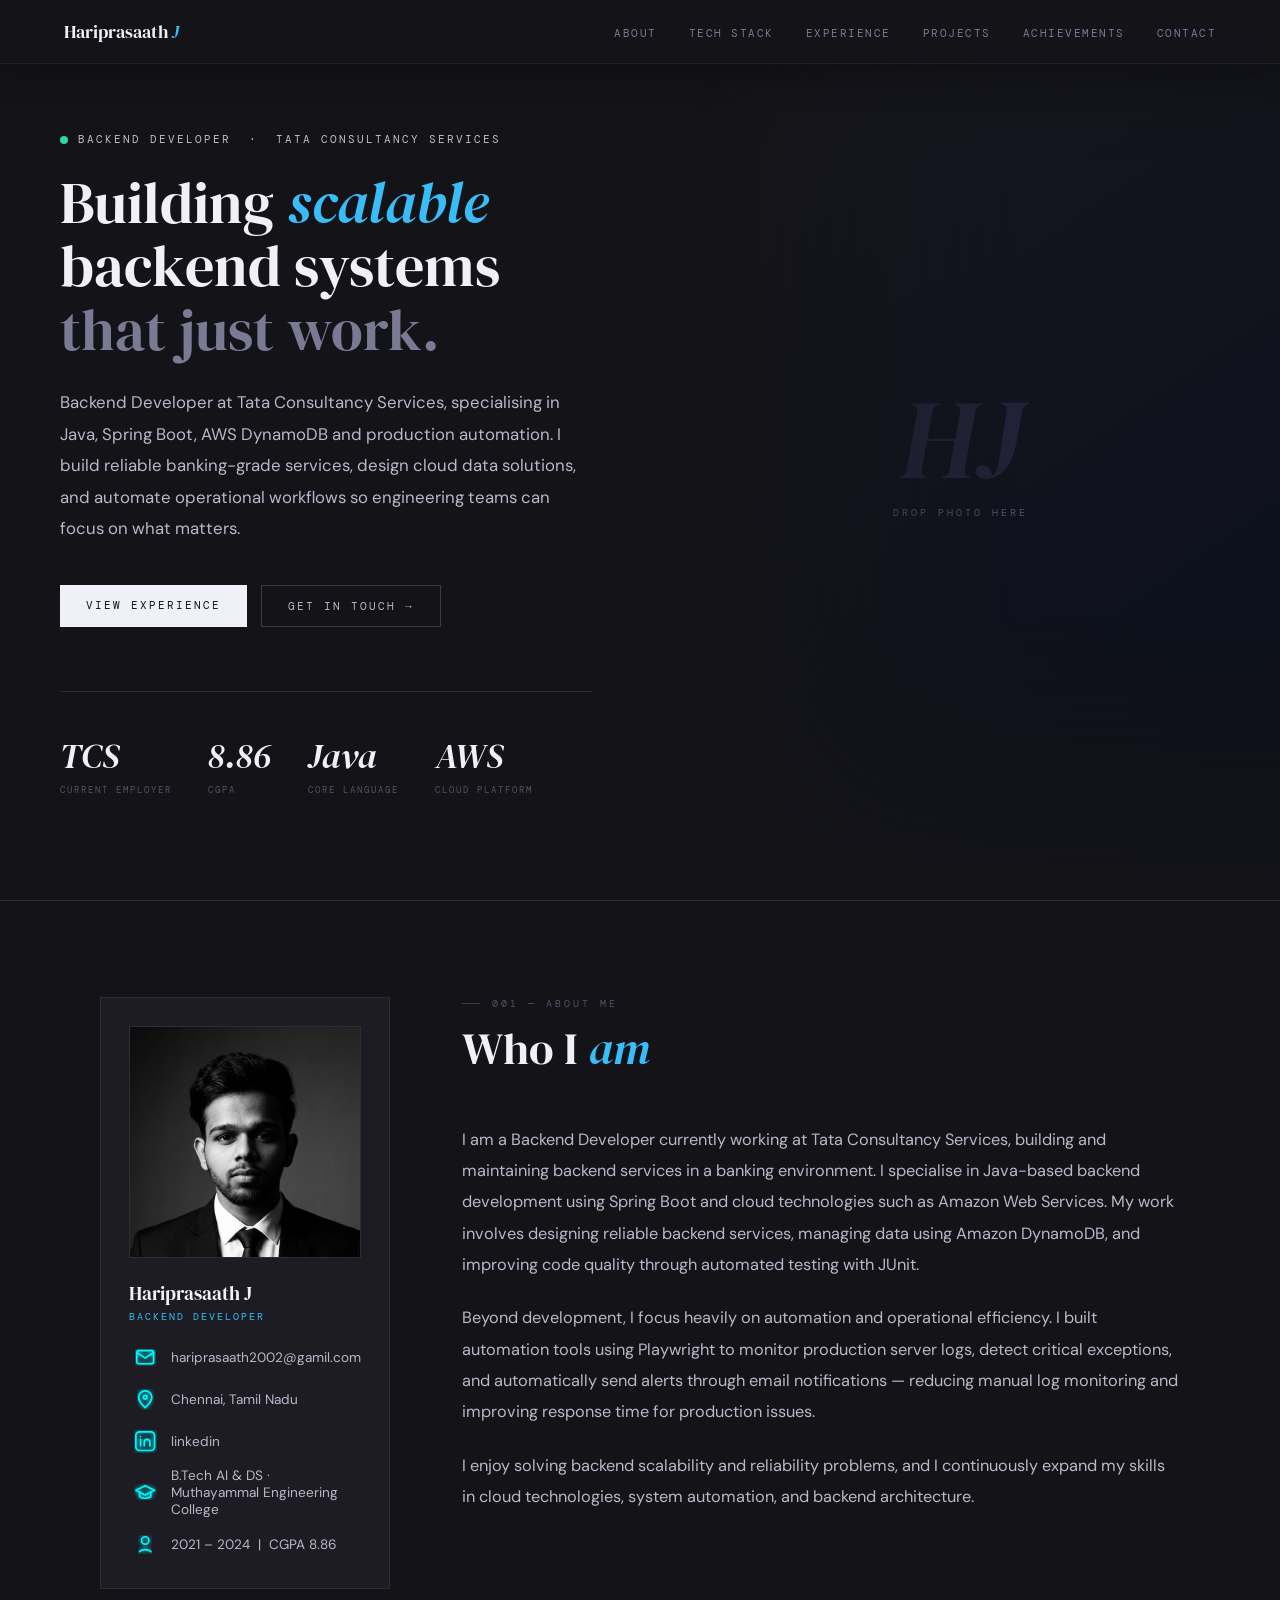
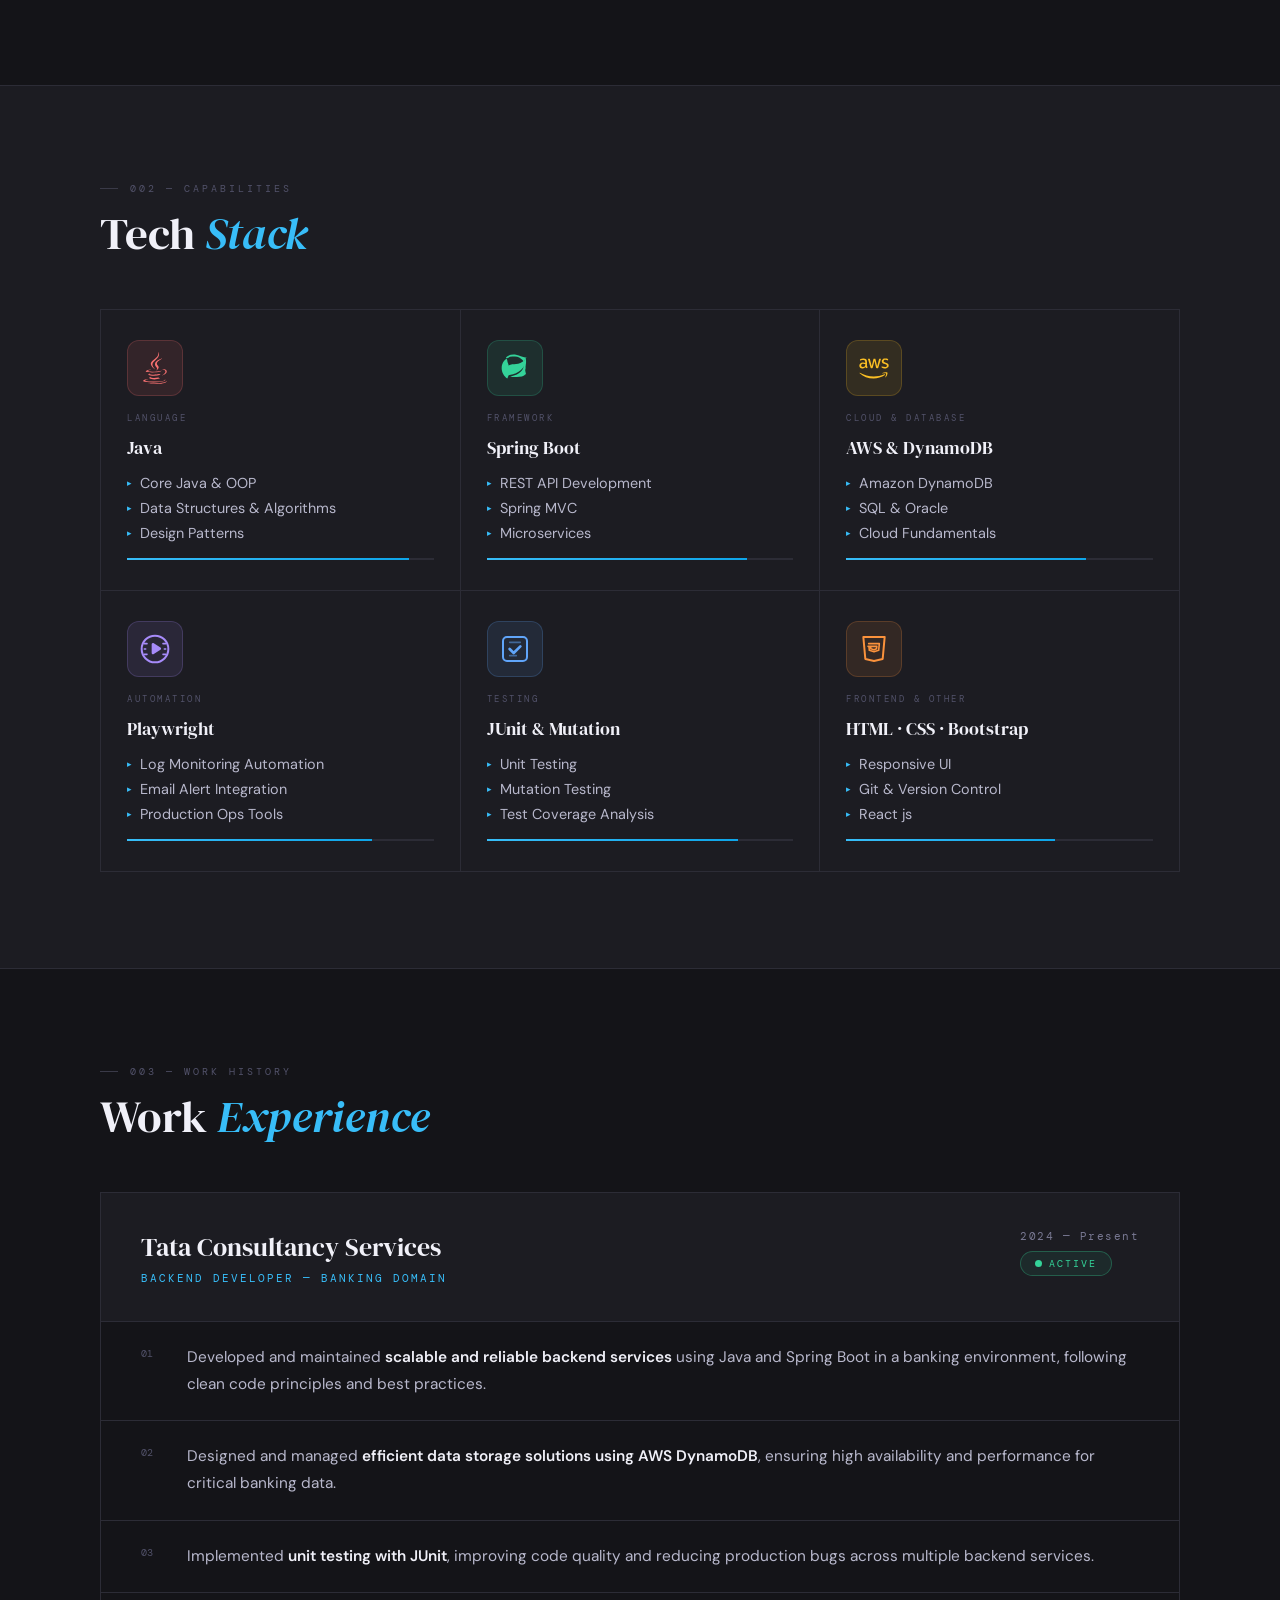
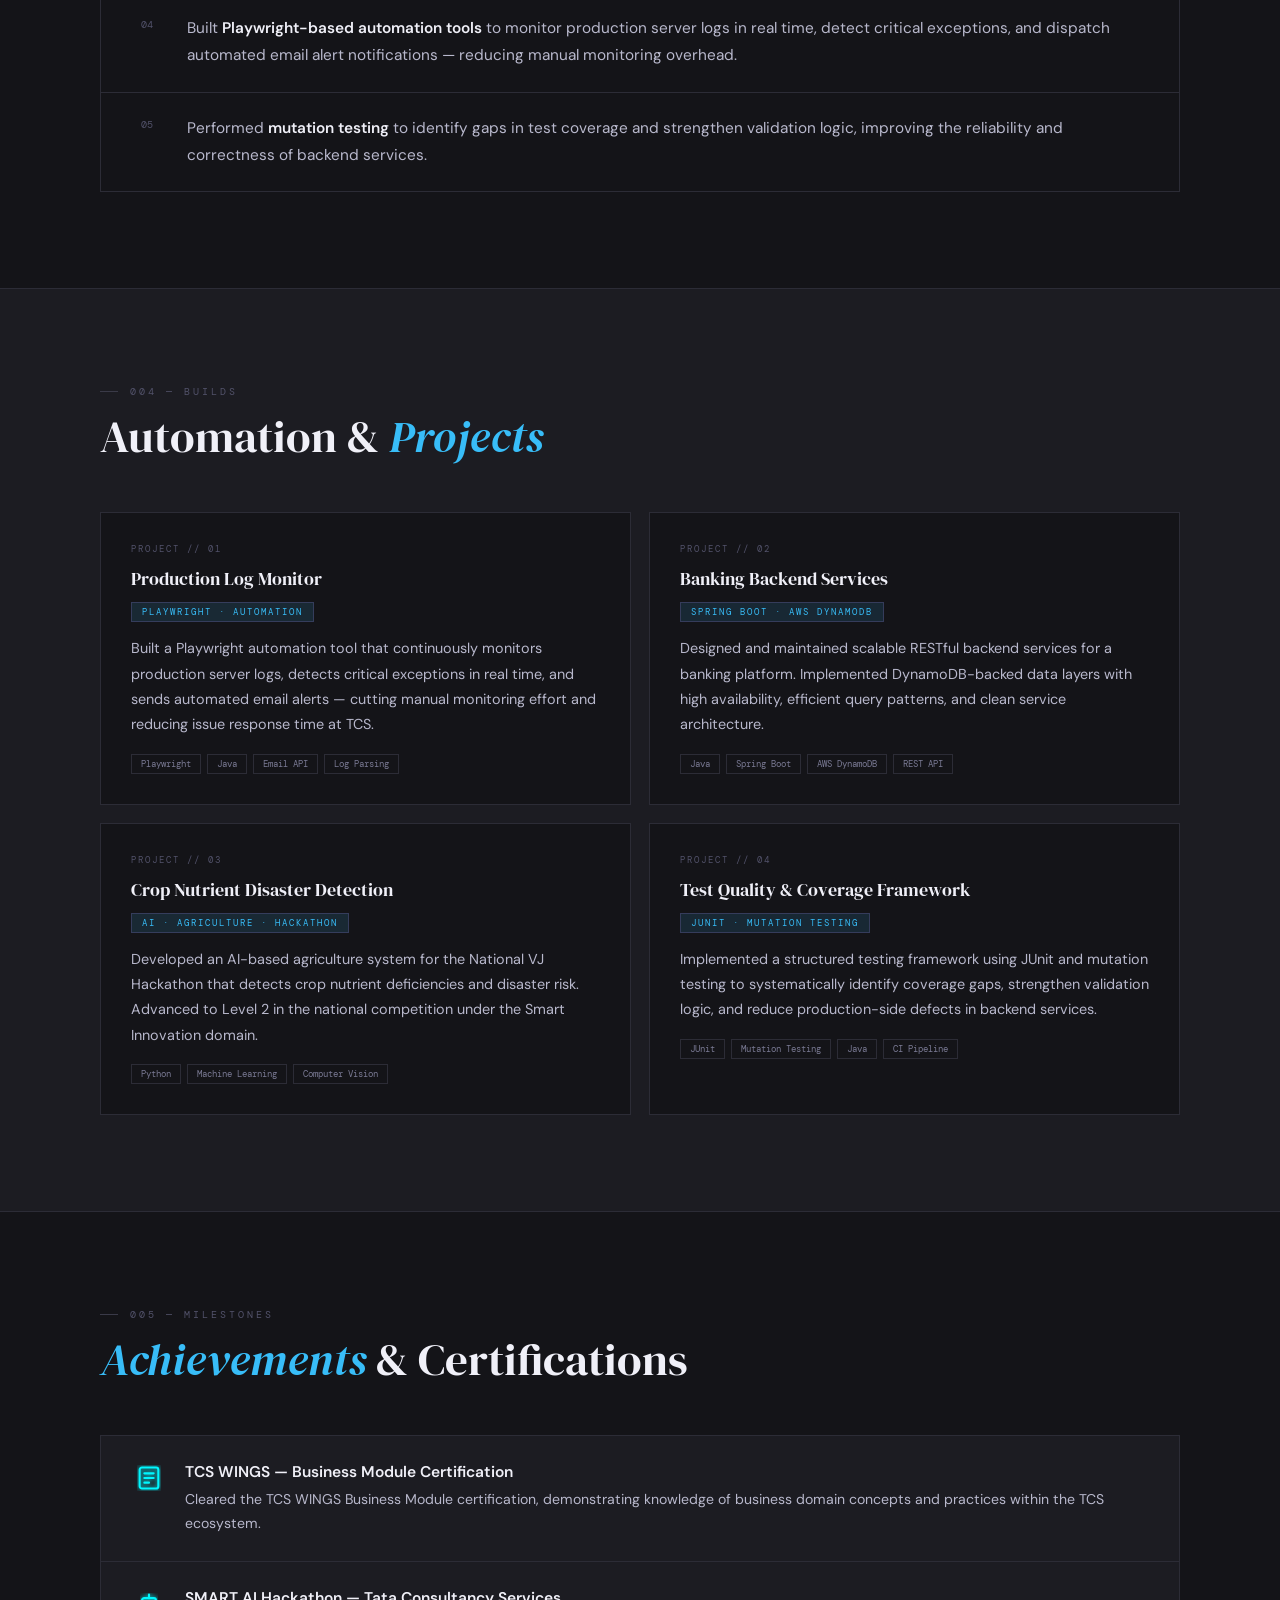
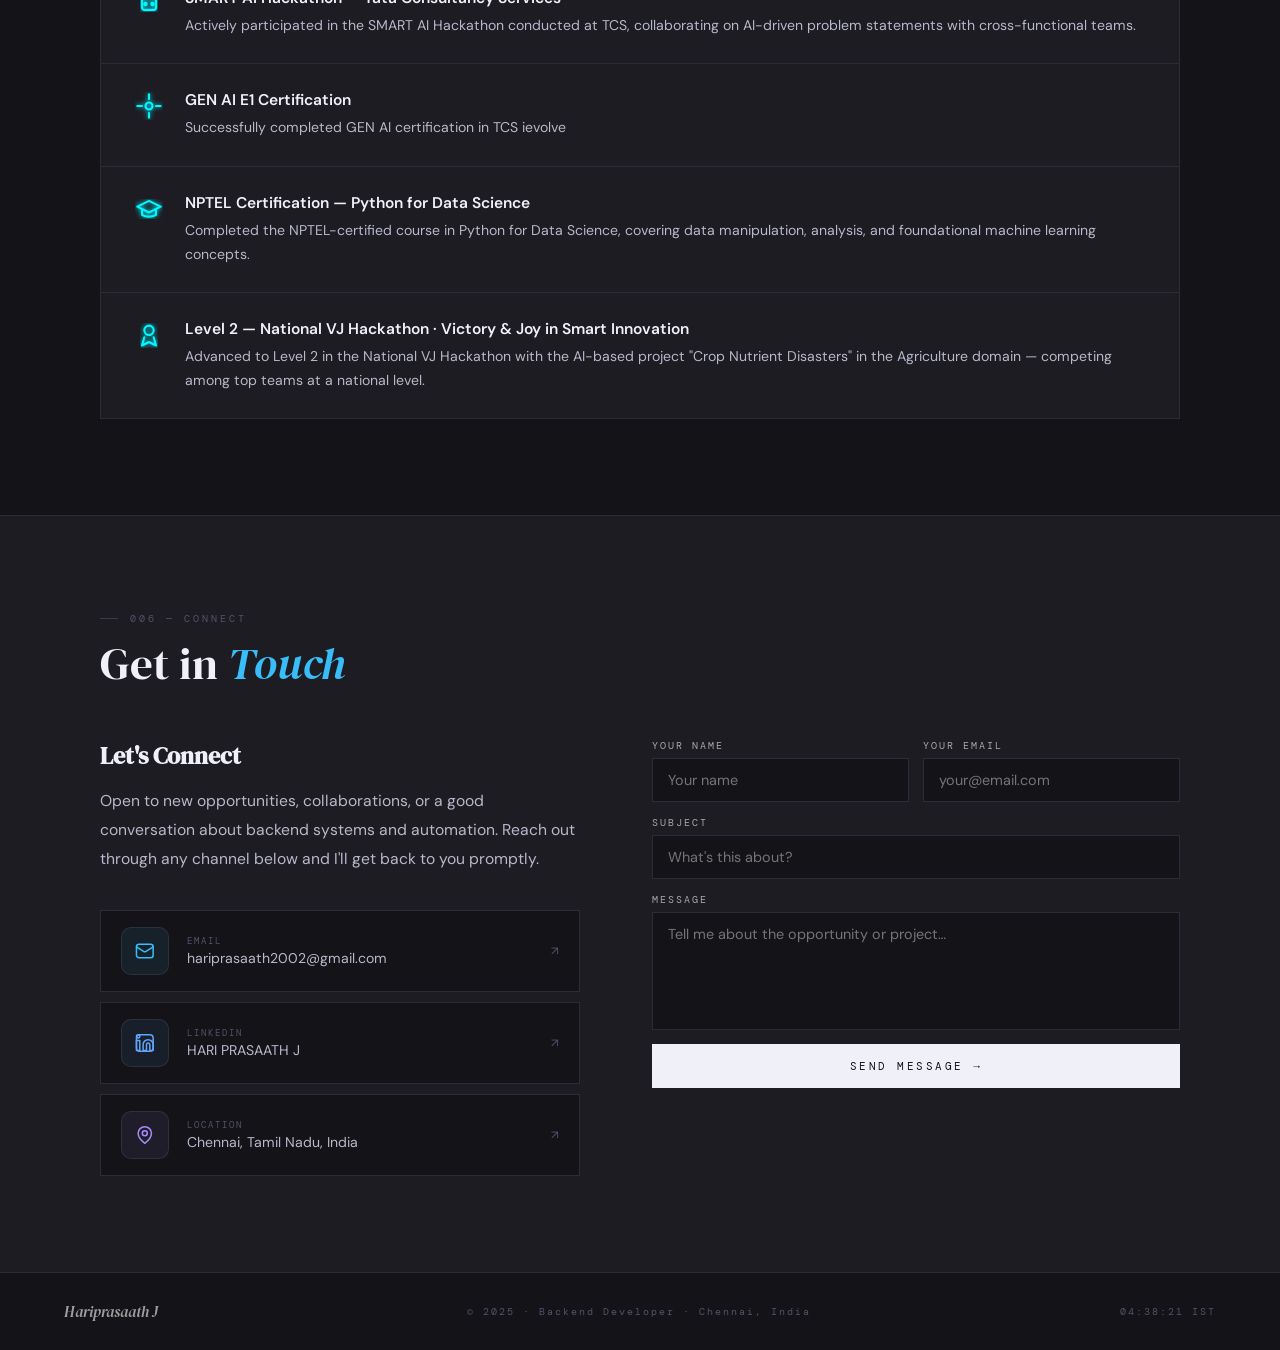
==== commit 52b17998: "Remove vercel.json" ====
--- a/portfolio/index.html
+++ b/portfolio/index.html
@@ -16,19 +16,6 @@
 <link rel="stylesheet" href="css/style.css">
 </head>
 <body>
-<!--
-  ============================================================
-  HOW TO ADD YOUR PHOTO
-  ============================================================
-  1. Save your photo as:  photo.jpg
-  2. Put it in the SAME folder as this HTML file
-  3. Open the HTML in your browser — done!
-
-  To change the crop/position, find id="hero-img" and
-  id="about-img" and adjust object-position value.
-  ============================================================
--->
-
 <!-- INTRO -->
 <div id="intro">
   <canvas id="shader-canvas"></canvas>
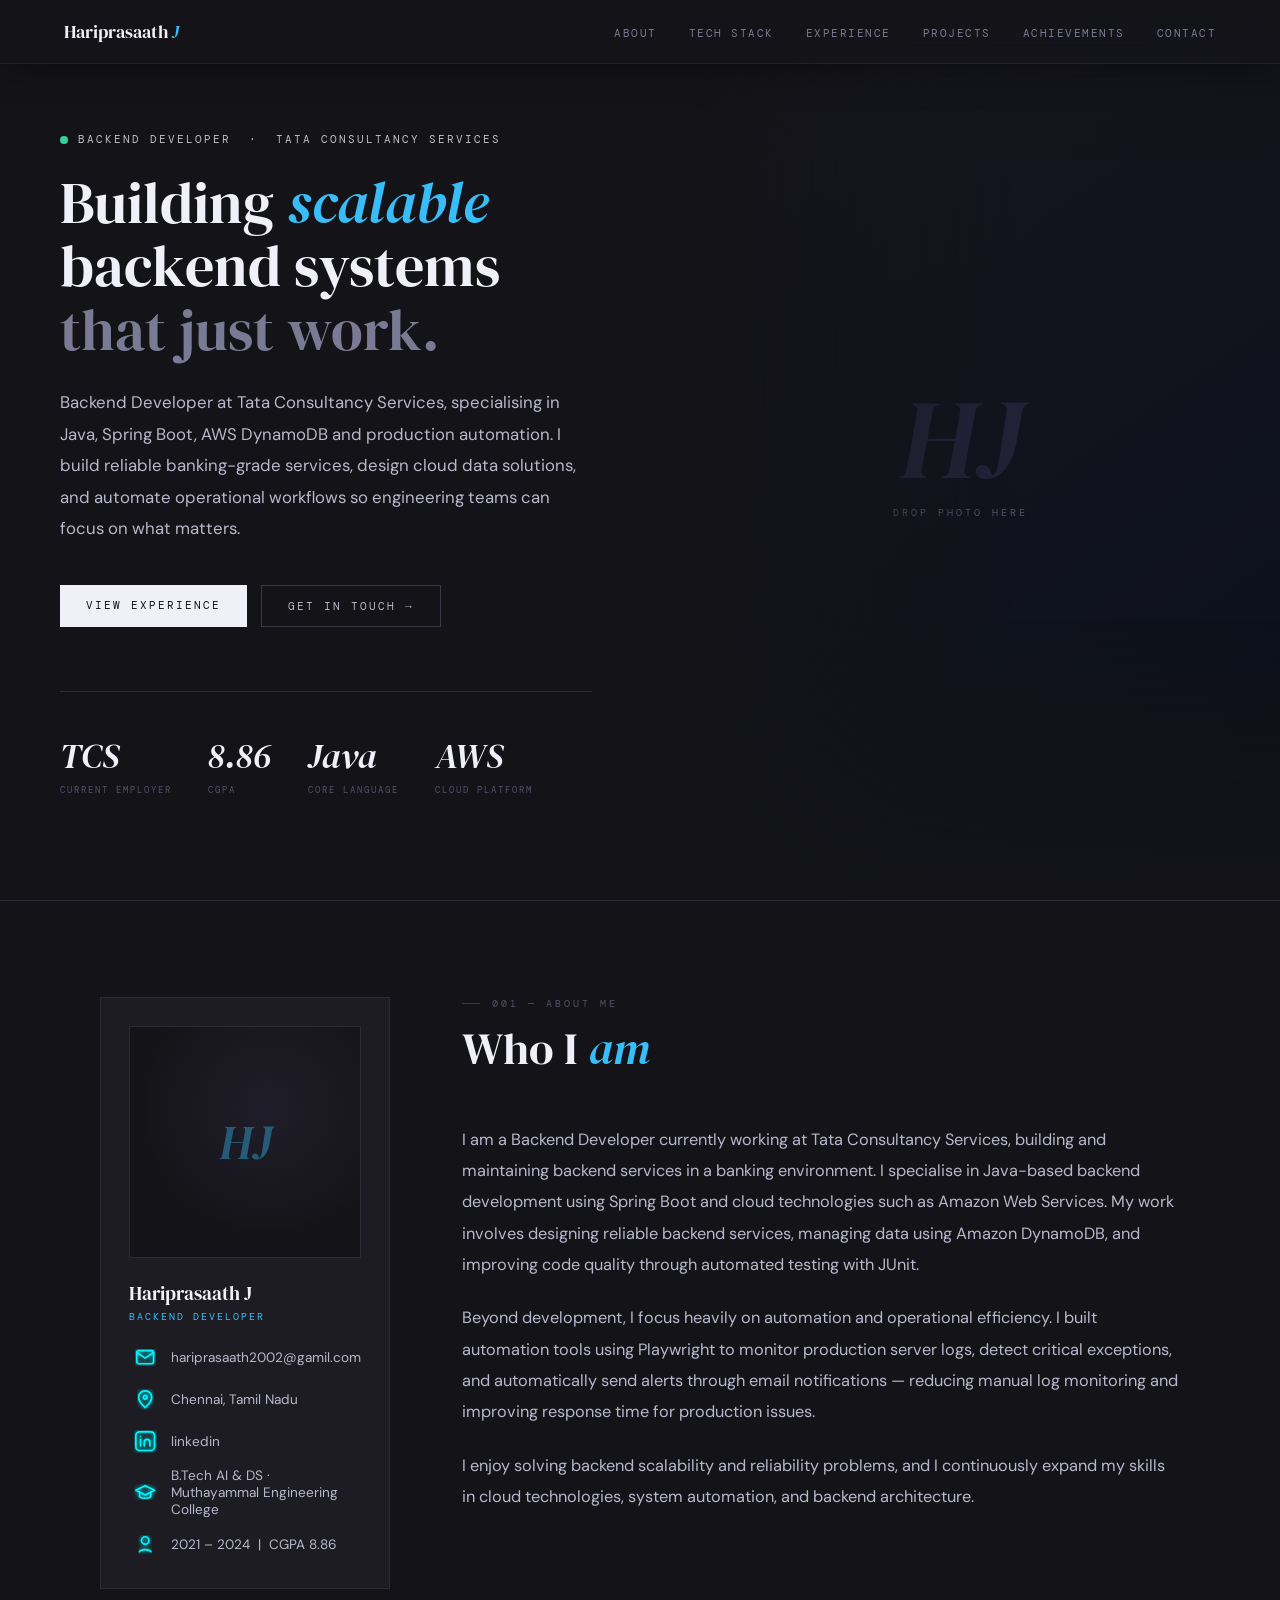
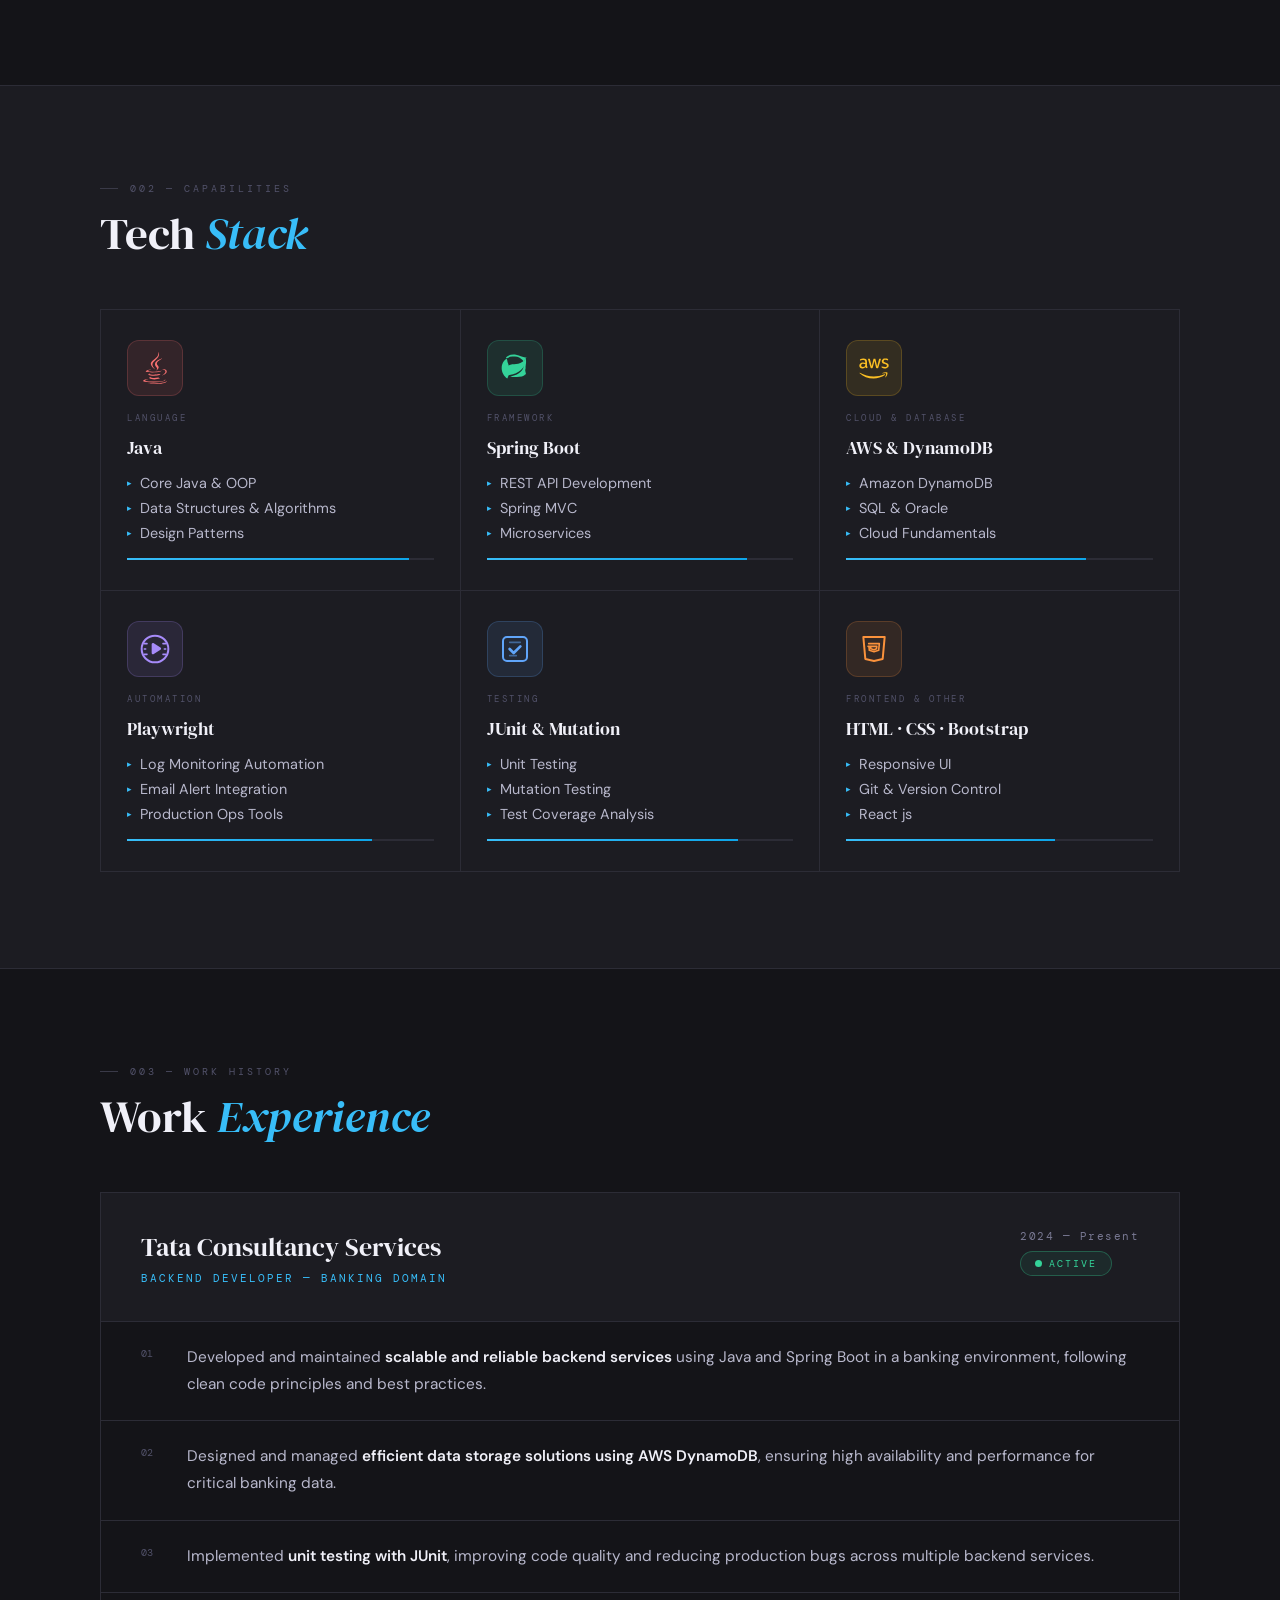
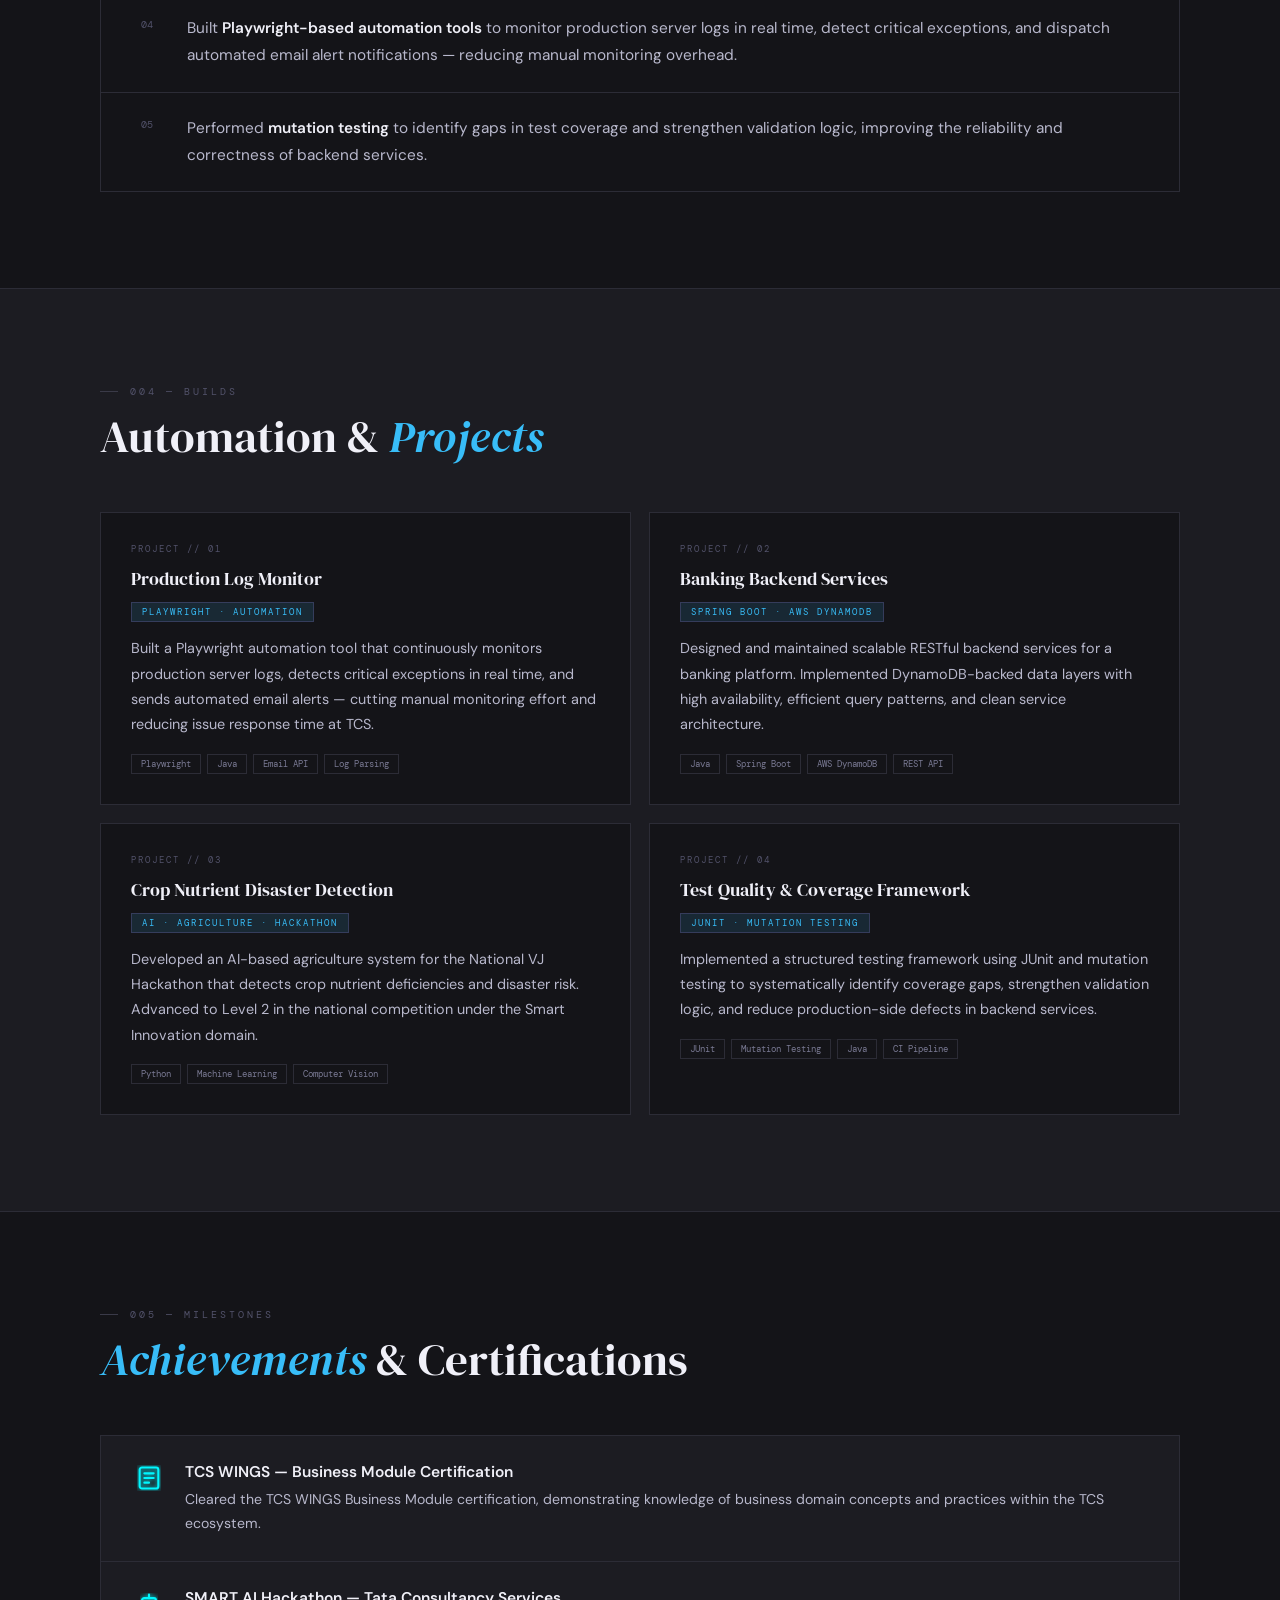
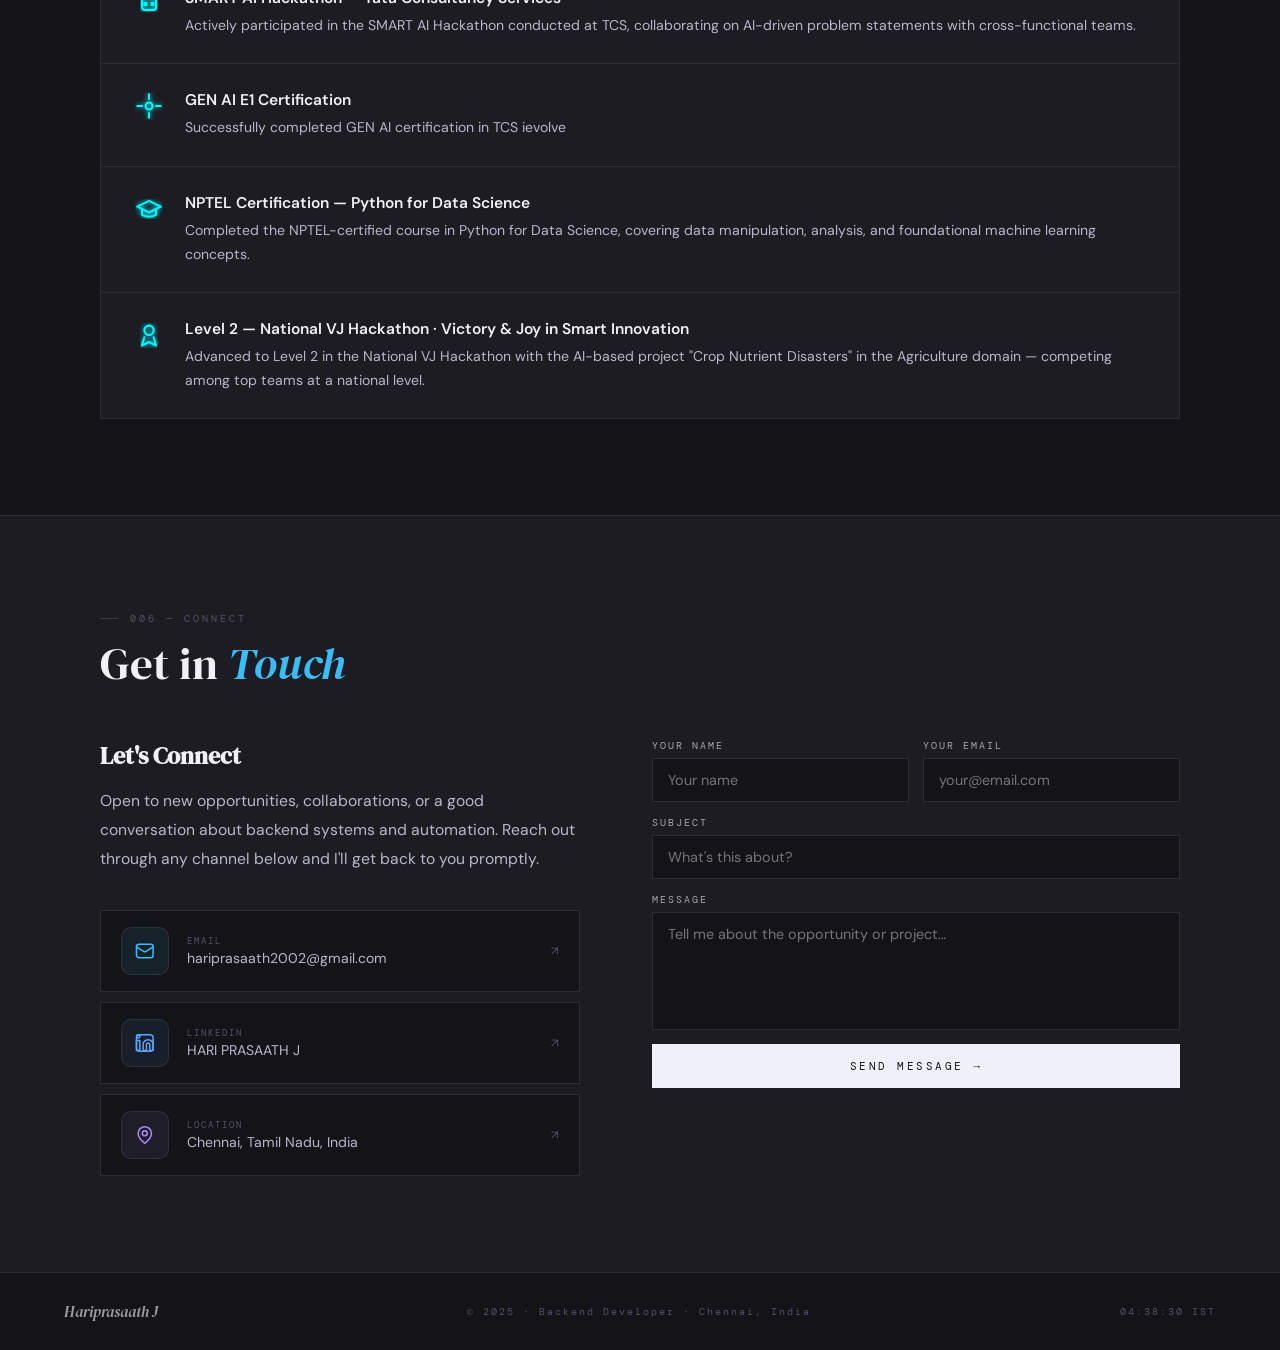
==== commit 3d98559b: "Fix photo filename case" ====
--- a/portfolio/index.html
+++ b/portfolio/index.html
@@ -97,13 +97,7 @@
     <!-- RIGHT: photo -->
     <div class="hero-right" id="hero-photo-zone">
       <div class="hero-right-top-fade"></div>
-      <!-- 
-        TO ADD YOUR PHOTO: 
-        Replace the placeholder below with:
-        <img class="hero-photo" src="your-photo.jpg" alt="Hariprasaath J">
-        OR drag & drop your photo onto this area in the browser.
-      -->
-      <div class="hero-photo-placeholder" id="photo-placeholder">
+        <div class="hero-photo-placeholder" id="photo-placeholder">
         <div style="text-align:center; pointer-events:none;">
           <div style="font-family:'DM Serif Display',serif; font-size:7rem; font-style:italic; color:rgba(167,139,250,0.12); line-height:1;">HJ</div>
           <div style="font-family:'DM Mono',monospace; font-size:0.6rem; letter-spacing:3px; color:var(--text-dim); margin-top:12px; text-transform:uppercase;">Drop photo here</div>
@@ -121,7 +115,7 @@
     <div class="about-grid">
       <div class="about-card reveal">
         <div class="avatar" style="overflow:hidden; aspect-ratio:1; position:relative;">
-          <img id="about-img" src="Photo.png" alt="Hariprasaath J" style="position:absolute; inset:0; width:100%; height:100%; object-fit:cover; object-position:center 10%;" onerror="this.style.display='none';document.getElementById('about-init').style.display='flex';">
+          <img id="about-img" src="photo.png" alt="Hariprasaath J" style="position:absolute; inset:0; width:100%; height:100%; object-fit:cover; object-position:center 10%;" onerror="this.style.display='none';document.getElementById('about-init').style.display='flex';">
           <div id="about-init" class="avatar-init" style="display:none; position:absolute; inset:0; align-items:center; justify-content:center;">HJ</div>
         </div>
         <div class="card-name">Hariprasaath J</div>
